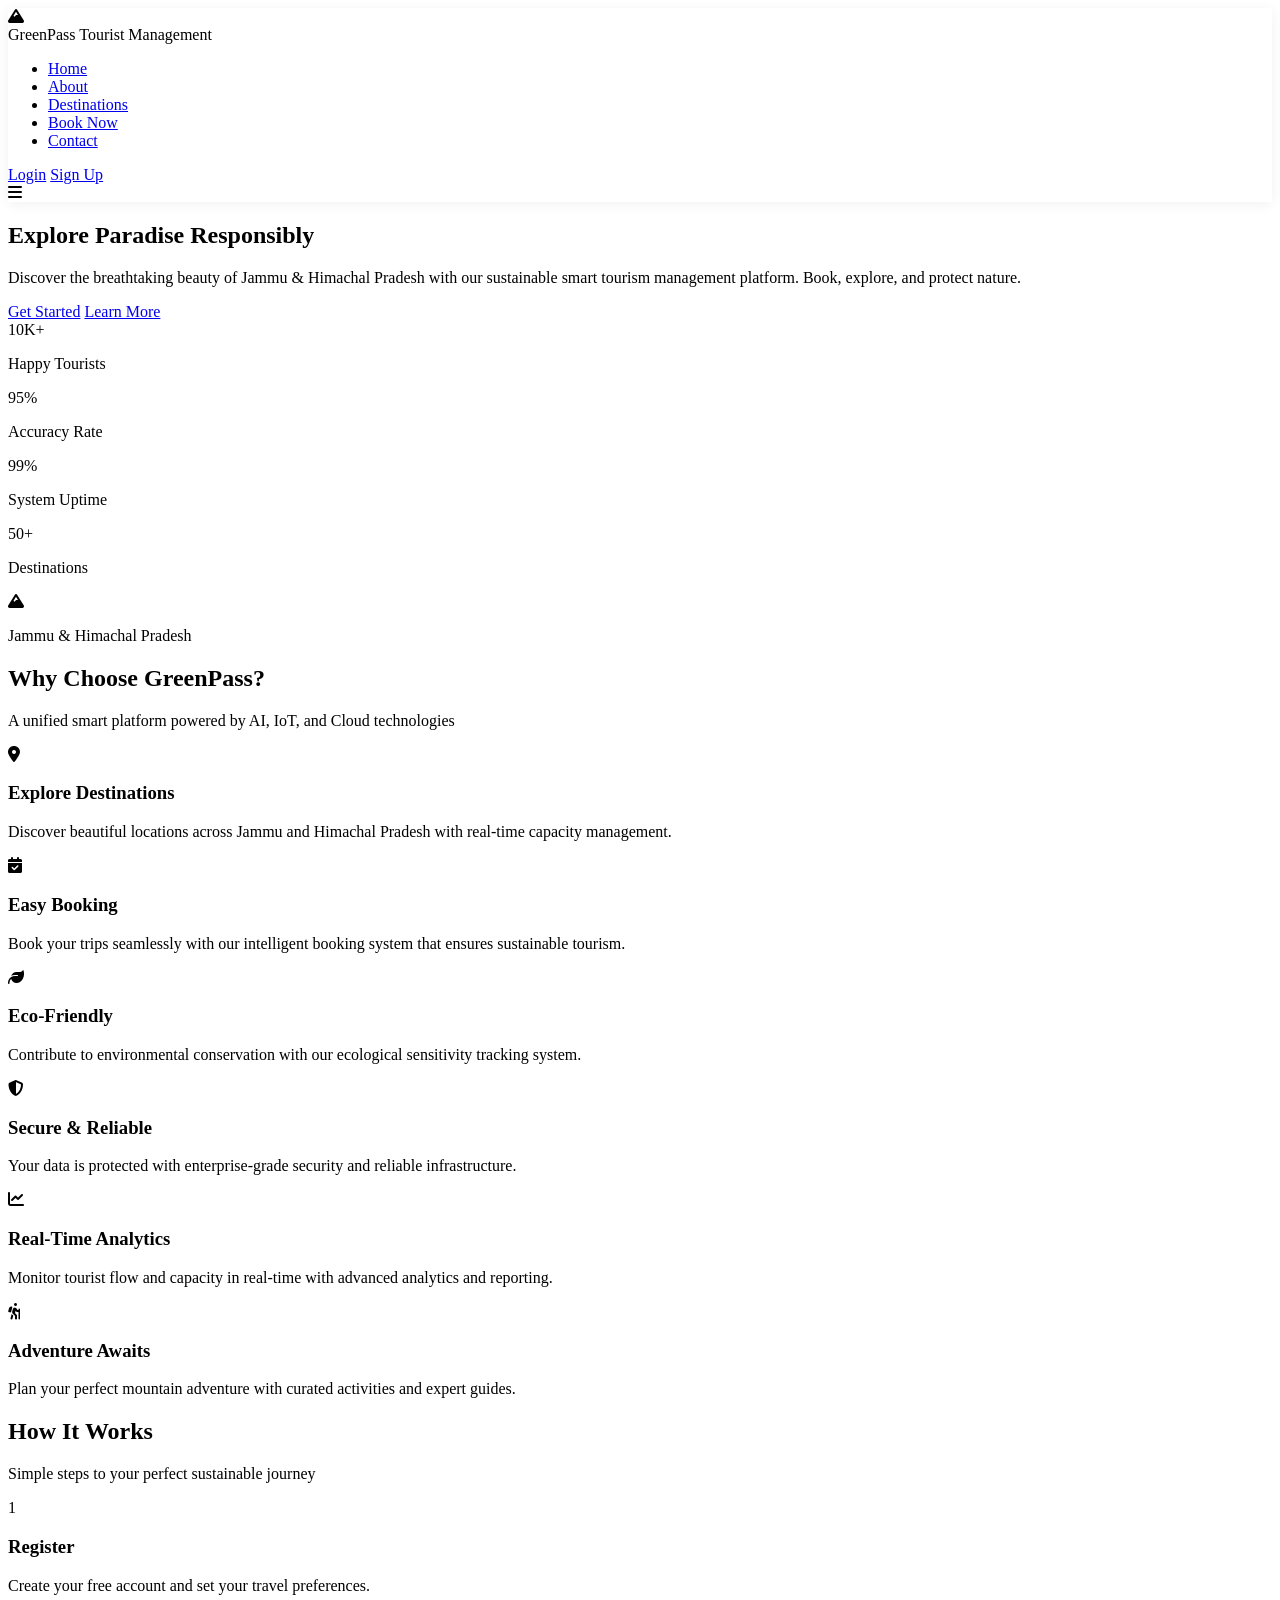
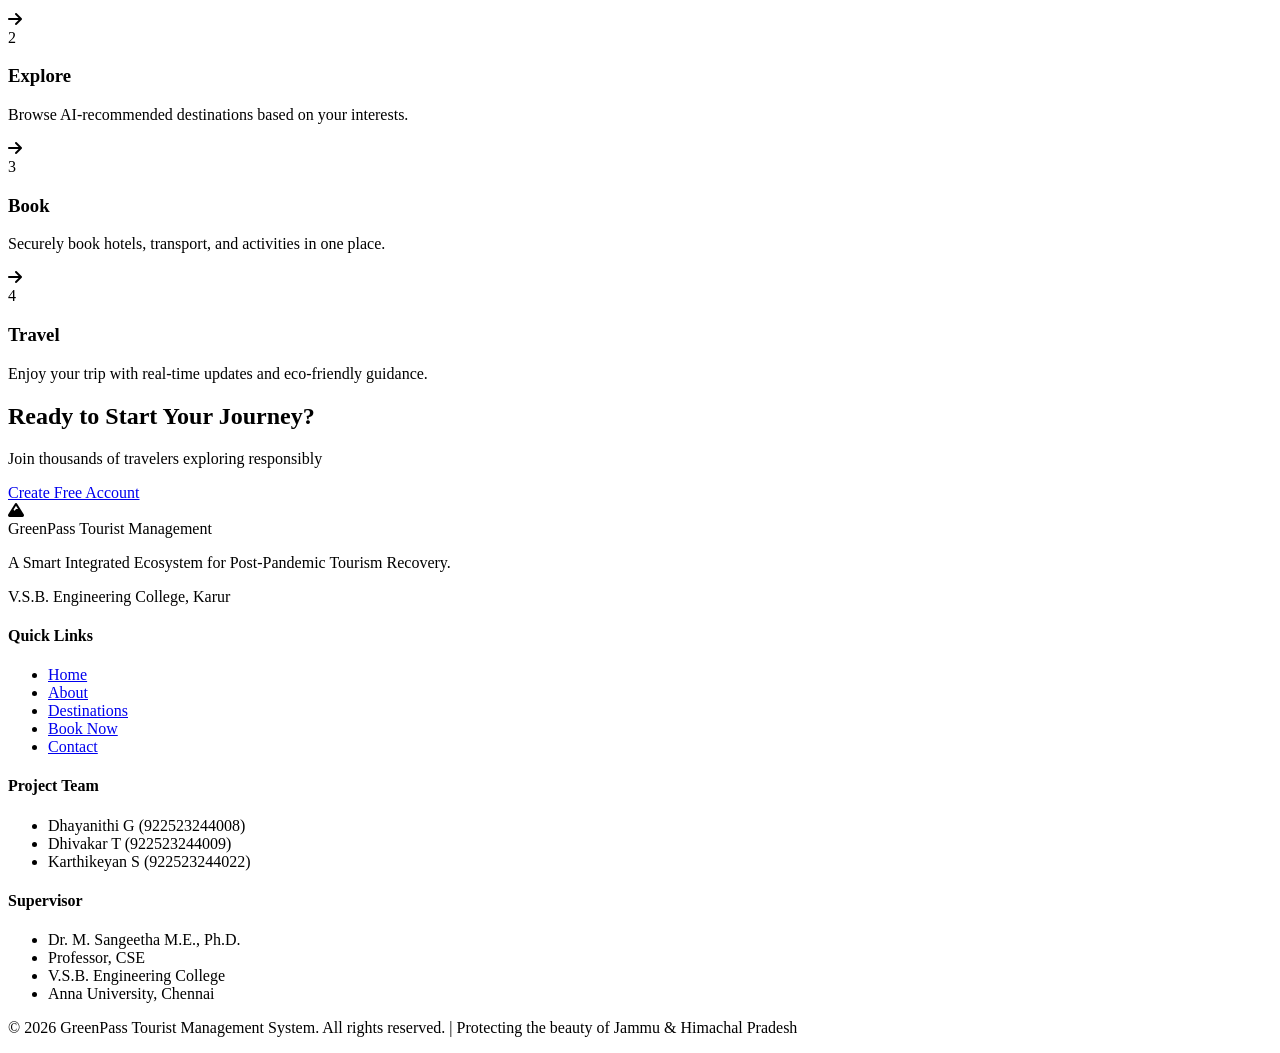
==== index.html @ c578b4f9 "first commit" ====
<!DOCTYPE html>
<html lang="en">
<head>
  <meta charset="UTF-8" />
  <meta name="viewport" content="width=device-width, initial-scale=1.0"/>
  <title>GreenPass - Smart Tourism Ecosystem</title>
  <link rel="stylesheet" href="css/style.css" />
  <link rel="stylesheet" href="https://cdnjs.cloudflare.com/ajax/libs/font-awesome/6.5.0/css/all.min.css"/>
</head>
<body>

  <!-- Navbar -->
  <nav class="navbar">
    <div class="nav-container">
      <div class="logo">
        <i class="fas fa-mountain"></i>
        <div>
          <span class="logo-title">GreenPass</span>
          <span class="logo-sub">Tourist Management</span>
        </div>
      </div>
      <ul class="nav-links">
        <li><a href="index.html" class="active">Home</a></li>
        <li><a href="about.html">About</a></li>
        <li><a href="destinations.html">Destinations</a></li>
        <li><a href="booking.html">Book Now</a></li>
        <li><a href="contact.html">Contact</a></li>
      </ul>
      <div class="nav-buttons">
        <a href="login.html" class="btn-outline">Login</a>
        <a href="signup.html" class="btn-primary">Sign Up</a>
      </div>
      <div class="hamburger" onclick="toggleMenu()">
        <i class="fas fa-bars"></i>
      </div>
    </div>
  </nav>

  <!-- Hero Section -->
  <section class="hero">
    <div class="hero-content">
      <h1>Explore Paradise <span>Responsibly</span></h1>
      <p>Discover the breathtaking beauty of Jammu & Himachal Pradesh with our sustainable smart tourism management platform. Book, explore, and protect nature.</p>
      <div class="hero-buttons">
        <a href="booking.html" class="btn-primary">Get Started</a>
        <a href="about.html" class="btn-outline">Learn More</a>
      </div>
      <div class="hero-stats">
        <div class="stat"><span>10K+</span><p>Happy Tourists</p></div>
        <div class="stat"><span>95%</span><p>Accuracy Rate</p></div>
        <div class="stat"><span>99%</span><p>System Uptime</p></div>
        <div class="stat"><span>50+</span><p>Destinations</p></div>
      </div>
    </div>
    <div class="hero-image">
      <div class="hero-img-placeholder">
        <i class="fas fa-mountain"></i>
        <p>Jammu & Himachal Pradesh</p>
      </div>
    </div>
  </section>

  <!-- Features Section -->
  <section class="features" id="features">
    <div class="section-header">
      <h2>Why Choose GreenPass?</h2>
      <p>A unified smart platform powered by AI, IoT, and Cloud technologies</p>
    </div>
    <div class="features-grid">
      <div class="feature-card">
        <div class="feature-icon green"><i class="fas fa-map-marker-alt"></i></div>
        <h3>Explore Destinations</h3>
        <p>Discover beautiful locations across Jammu and Himachal Pradesh with real-time capacity management.</p>
      </div>
      <div class="feature-card">
        <div class="feature-icon blue"><i class="fas fa-calendar-check"></i></div>
        <h3>Easy Booking</h3>
        <p>Book your trips seamlessly with our intelligent booking system that ensures sustainable tourism.</p>
      </div>
      <div class="feature-card">
        <div class="feature-icon purple"><i class="fas fa-leaf"></i></div>
        <h3>Eco-Friendly</h3>
        <p>Contribute to environmental conservation with our ecological sensitivity tracking system.</p>
      </div>
      <div class="feature-card">
        <div class="feature-icon orange"><i class="fas fa-shield-alt"></i></div>
        <h3>Secure & Reliable</h3>
        <p>Your data is protected with enterprise-grade security and reliable infrastructure.</p>
      </div>
      <div class="feature-card">
        <div class="feature-icon red"><i class="fas fa-chart-line"></i></div>
        <h3>Real-Time Analytics</h3>
        <p>Monitor tourist flow and capacity in real-time with advanced analytics and reporting.</p>
      </div>
      <div class="feature-card">
        <div class="feature-icon teal"><i class="fas fa-hiking"></i></div>
        <h3>Adventure Awaits</h3>
        <p>Plan your perfect mountain adventure with curated activities and expert guides.</p>
      </div>
    </div>
  </section>

  <!-- How It Works -->
  <section class="how-it-works">
    <div class="section-header">
      <h2>How It Works</h2>
      <p>Simple steps to your perfect sustainable journey</p>
    </div>
    <div class="steps">
      <div class="step">
        <div class="step-num">1</div>
        <h3>Register</h3>
        <p>Create your free account and set your travel preferences.</p>
      </div>
      <div class="step-arrow"><i class="fas fa-arrow-right"></i></div>
      <div class="step">
        <div class="step-num">2</div>
        <h3>Explore</h3>
        <p>Browse AI-recommended destinations based on your interests.</p>
      </div>
      <div class="step-arrow"><i class="fas fa-arrow-right"></i></div>
      <div class="step">
        <div class="step-num">3</div>
        <h3>Book</h3>
        <p>Securely book hotels, transport, and activities in one place.</p>
      </div>
      <div class="step-arrow"><i class="fas fa-arrow-right"></i></div>
      <div class="step">
        <div class="step-num">4</div>
        <h3>Travel</h3>
        <p>Enjoy your trip with real-time updates and eco-friendly guidance.</p>
      </div>
    </div>
  </section>

  <!-- CTA Section -->
  <section class="cta">
    <h2>Ready to Start Your Journey?</h2>
    <p>Join thousands of travelers exploring responsibly</p>
    <a href="signup.html" class="btn-white">Create Free Account</a>
  </section>

  <!-- Footer -->
  <footer class="footer">
    <div class="footer-container">
      <div class="footer-brand">
        <div class="logo">
          <i class="fas fa-mountain"></i>
          <div>
            <span class="logo-title">GreenPass</span>
            <span class="logo-sub">Tourist Management</span>
          </div>
        </div>
        <p>A Smart Integrated Ecosystem for Post-Pandemic Tourism Recovery.</p>
        <p>V.S.B. Engineering College, Karur</p>
      </div>
      <div class="footer-links">
        <h4>Quick Links</h4>
        <ul>
          <li><a href="index.html">Home</a></li>
          <li><a href="about.html">About</a></li>
          <li><a href="destinations.html">Destinations</a></li>
          <li><a href="booking.html">Book Now</a></li>
          <li><a href="contact.html">Contact</a></li>
        </ul>
      </div>
      <div class="footer-links">
        <h4>Project Team</h4>
        <ul>
          <li>Dhayanithi G (922523244008)</li>
          <li>Dhivakar T (922523244009)</li>
          <li>Karthikeyan S (922523244022)</li>
        </ul>
      </div>
      <div class="footer-links">
        <h4>Supervisor</h4>
        <ul>
          <li>Dr. M. Sangeetha M.E., Ph.D.</li>
          <li>Professor, CSE</li>
          <li>V.S.B. Engineering College</li>
          <li>Anna University, Chennai</li>
        </ul>
      </div>
    </div>
    <div class="footer-bottom">
      <p>© 2026 GreenPass Tourist Management System. All rights reserved. | Protecting the beauty of Jammu & Himachal Pradesh</p>
    </div>
  </footer>

  <script src="js/main.js"></script>
</body>
</html>
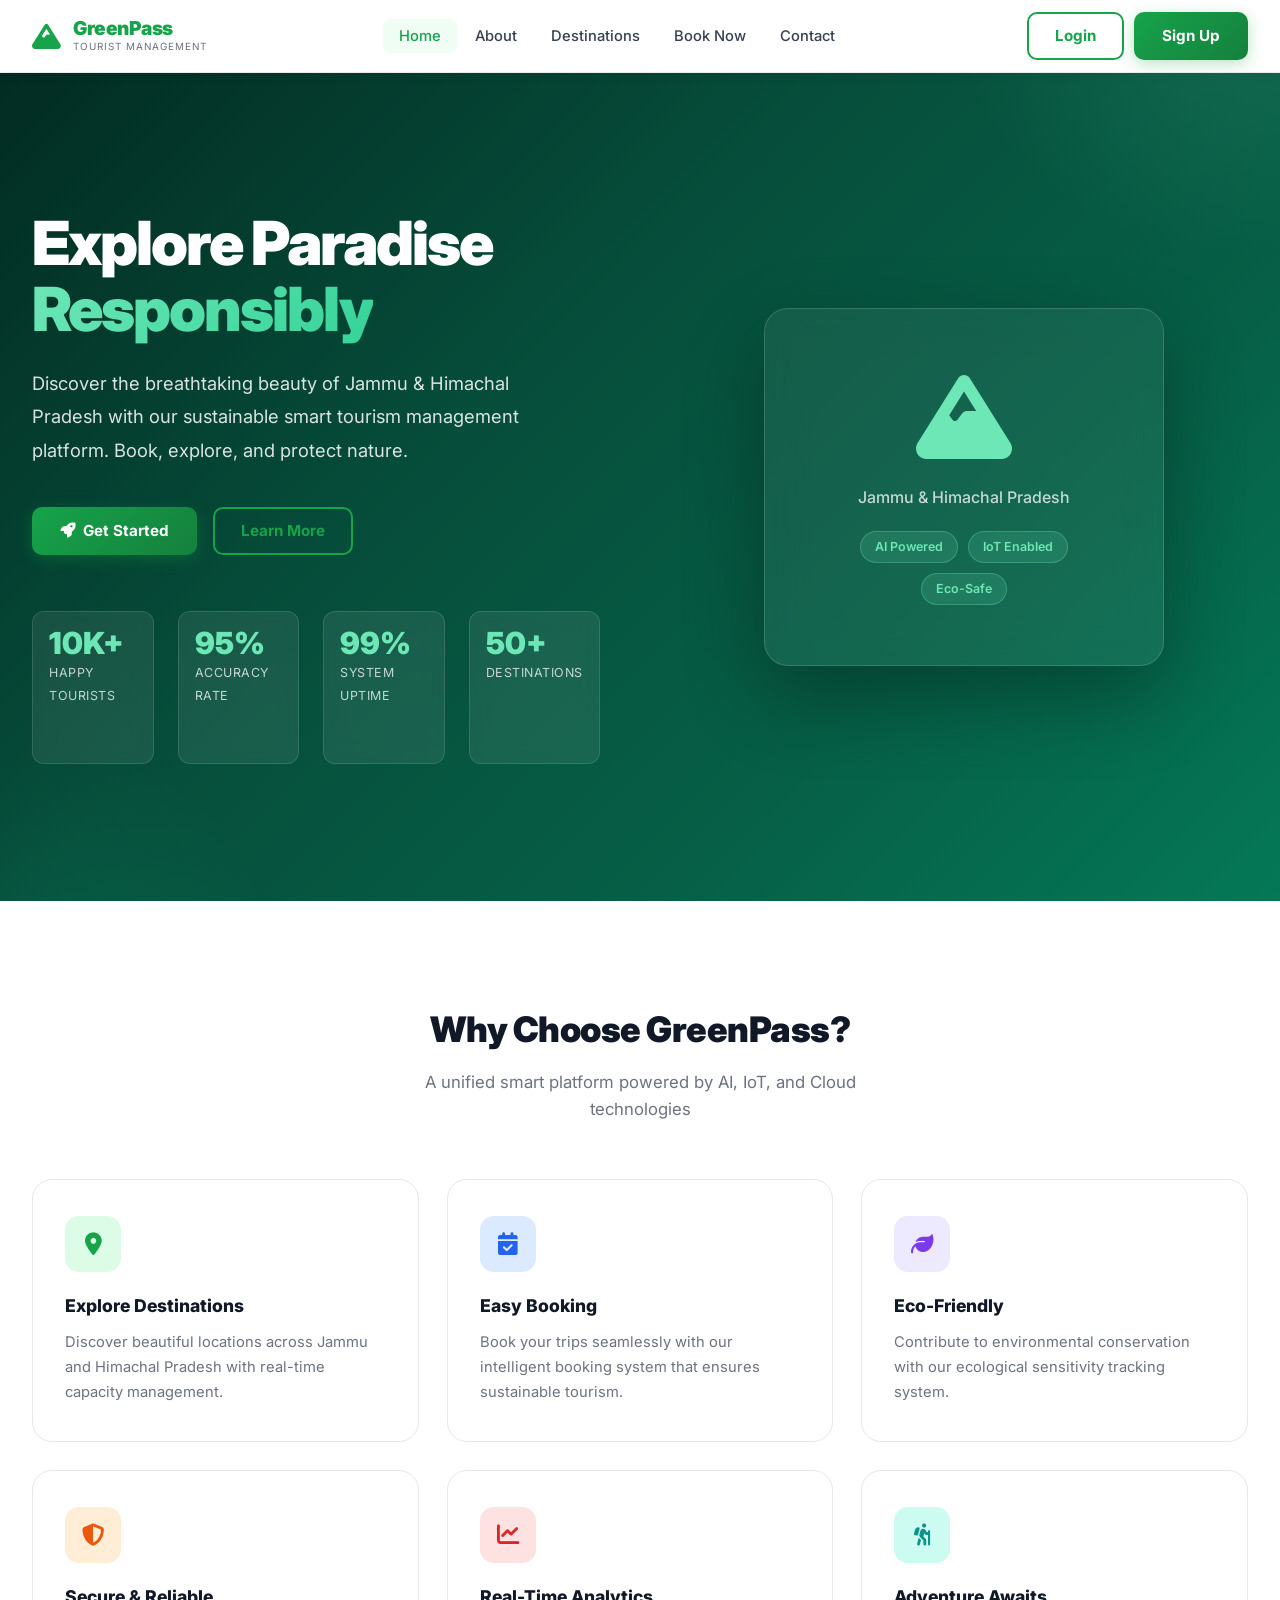
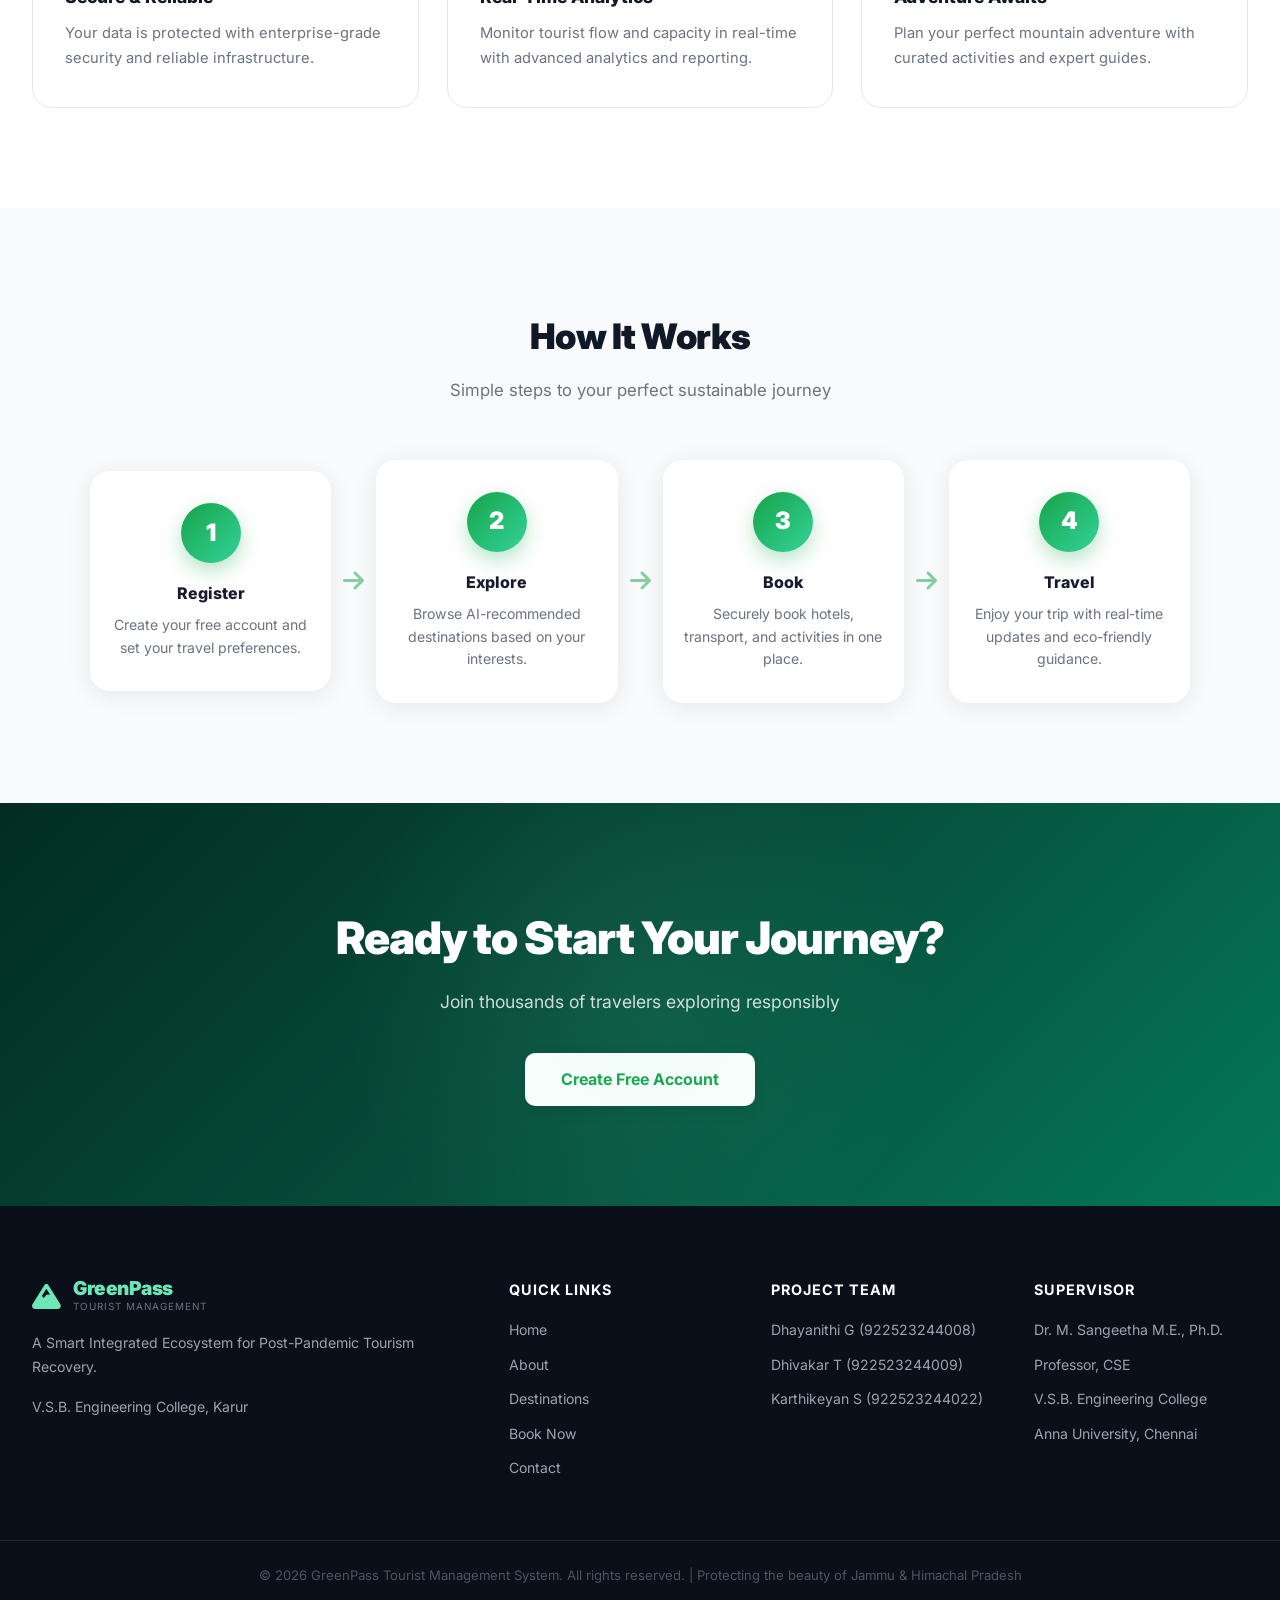
==== commit 3872a56c: "Complete UI overhaul - polished design" ====
--- a/index.html
+++ b/index.html
@@ -38,24 +38,31 @@
 
   <!-- Hero Section -->
   <section class="hero">
-    <div class="hero-content">
-      <h1>Explore Paradise <span>Responsibly</span></h1>
-      <p>Discover the breathtaking beauty of Jammu & Himachal Pradesh with our sustainable smart tourism management platform. Book, explore, and protect nature.</p>
-      <div class="hero-buttons">
-        <a href="booking.html" class="btn-primary">Get Started</a>
-        <a href="about.html" class="btn-outline">Learn More</a>
+    <div class="hero-inner">
+      <div class="hero-content">
+        <h1>Explore Paradise <span>Responsibly</span></h1>
+        <p>Discover the breathtaking beauty of Jammu & Himachal Pradesh with our sustainable smart tourism management platform. Book, explore, and protect nature.</p>
+        <div class="hero-buttons">
+          <a href="booking.html" class="btn-primary"><i class="fas fa-rocket"></i> Get Started</a>
+          <a href="about.html" class="btn-outline">Learn More</a>
+        </div>
+        <div class="hero-stats">
+          <div class="stat"><span>10K+</span><p>Happy Tourists</p></div>
+          <div class="stat"><span>95%</span><p>Accuracy Rate</p></div>
+          <div class="stat"><span>99%</span><p>System Uptime</p></div>
+          <div class="stat"><span>50+</span><p>Destinations</p></div>
+        </div>
       </div>
-      <div class="hero-stats">
-        <div class="stat"><span>10K+</span><p>Happy Tourists</p></div>
-        <div class="stat"><span>95%</span><p>Accuracy Rate</p></div>
-        <div class="stat"><span>99%</span><p>System Uptime</p></div>
-        <div class="stat"><span>50+</span><p>Destinations</p></div>
-      </div>
-    </div>
-    <div class="hero-image">
-      <div class="hero-img-placeholder">
-        <i class="fas fa-mountain"></i>
-        <p>Jammu & Himachal Pradesh</p>
+      <div class="hero-image">
+        <div class="hero-img-placeholder">
+          <i class="fas fa-mountain"></i>
+          <p>Jammu & Himachal Pradesh</p>
+          <div class="badge-row">
+            <span class="badge">AI Powered</span>
+            <span class="badge">IoT Enabled</span>
+            <span class="badge">Eco-Safe</span>
+          </div>
+        </div>
       </div>
     </div>
   </section>
--- a/css/style.css
+++ b/css/style.css
@@ -0,0 +1,300 @@
+@import url('https://fonts.googleapis.com/css2?family=Inter:wght@300;400;500;600;700;800;900&display=swap');
+
+*,*::before,*::after{box-sizing:border-box;margin:0;padding:0}
+html{scroll-behavior:smooth}
+body{font-family:'Inter',sans-serif;color:#1a1a2e;background:#fff;line-height:1.6}
+a{text-decoration:none;color:inherit}
+ul{list-style:none}
+
+:root{
+  --green:#16a34a;--green-dark:#15803d;--green-light:#dcfce7;--green-50:#f0fdf4;
+  --blue:#2563eb;--purple:#7c3aed;--orange:#ea580c;--red:#dc2626;--teal:#0d9488;
+  --gray:#6b7280;--dark:#111827;--light:#f9fafb;--border:#e5e7eb;
+  --shadow:0 4px 24px rgba(0,0,0,0.08);--shadow-lg:0 20px 60px rgba(0,0,0,0.15);
+  --radius:14px;--radius-lg:20px;
+}
+
+/* BUTTONS */
+.btn-primary{background:linear-gradient(135deg,#16a34a,#15803d);color:#fff;padding:12px 28px;border-radius:10px;font-weight:700;border:none;cursor:pointer;transition:all 0.3s;display:inline-flex;align-items:center;gap:8px;font-size:0.95rem;box-shadow:0 4px 15px rgba(22,163,74,0.3)}
+.btn-primary:hover{transform:translateY(-2px);box-shadow:0 8px 25px rgba(22,163,74,0.4)}
+.btn-outline{border:2px solid var(--green);color:var(--green);padding:10px 26px;border-radius:10px;font-weight:700;background:transparent;cursor:pointer;transition:all 0.3s;display:inline-flex;align-items:center;gap:8px;font-size:0.95rem}
+.btn-outline:hover{background:var(--green);color:#fff;transform:translateY(-2px)}
+.btn-white{background:#fff;color:var(--green);padding:14px 36px;border-radius:10px;font-weight:700;border:none;cursor:pointer;transition:all 0.3s;display:inline-block;box-shadow:0 4px 15px rgba(0,0,0,0.1)}
+.btn-white:hover{transform:translateY(-2px);box-shadow:0 8px 25px rgba(0,0,0,0.15)}
+.btn-full{width:100%;justify-content:center;padding:14px;font-size:1rem}
+.btn-sm{padding:8px 18px;font-size:0.85rem}
+.btn-social{width:100%;padding:13px;border:2px solid var(--border);border-radius:10px;background:#fff;font-weight:600;cursor:pointer;display:flex;align-items:center;justify-content:center;gap:10px;transition:all 0.2s;font-size:0.95rem;font-family:inherit}
+.btn-social:hover{border-color:var(--green);background:var(--green-50)}
+.btn-social .fab{color:#ea4335;font-size:1.1rem}
+
+/* NAVBAR */
+.navbar{position:sticky;top:0;z-index:1000;background:rgba(255,255,255,0.95);backdrop-filter:blur(20px);border-bottom:1px solid rgba(229,231,235,0.8);box-shadow:0 2px 20px rgba(0,0,0,0.06)}
+.nav-container{max-width:1280px;margin:0 auto;padding:0 32px;height:72px;display:flex;align-items:center;gap:40px}
+.logo{display:flex;align-items:center;gap:12px;flex-shrink:0}
+.logo .fas{font-size:1.8rem;color:var(--green)}
+.logo-title{display:block;font-size:1.2rem;font-weight:900;color:var(--green);line-height:1.1;letter-spacing:-0.5px}
+.logo-sub{display:block;font-size:0.62rem;color:var(--gray);letter-spacing:1px;text-transform:uppercase}
+.nav-links{display:flex;gap:2px;flex:1;justify-content:center}
+.nav-links a{padding:8px 16px;border-radius:8px;font-weight:500;color:#374151;transition:all 0.2s;font-size:0.92rem}
+.nav-links a:hover,.nav-links a.active{color:var(--green);background:var(--green-50)}
+.nav-buttons{display:flex;gap:10px;align-items:center;flex-shrink:0}
+.hamburger{display:none;font-size:1.4rem;cursor:pointer;color:var(--gray);padding:8px}
+
+/* SECTION HEADER */
+.section-header{text-align:center;margin-bottom:56px}
+.section-header h2{font-size:2.2rem;font-weight:900;color:var(--dark);margin-bottom:12px;letter-spacing:-0.5px}
+.section-header p{color:var(--gray);font-size:1.05rem;max-width:500px;margin:0 auto}
+
+/* PAGE HEADER */
+.page-header{background:linear-gradient(135deg,#064e3b 0%,#065f46 40%,#047857 70%,#059669 100%);color:#fff;text-align:center;padding:90px 24px;position:relative;overflow:hidden}
+.page-header::before{content:'';position:absolute;inset:0;background:url("data:image/svg+xml,%3Csvg width='60' height='60' viewBox='0 0 60 60' xmlns='http://www.w3.org/2000/svg'%3E%3Cg fill='none' fill-rule='evenodd'%3E%3Cg fill='%23ffffff' fill-opacity='0.03'%3E%3Cpath d='M36 34v-4h-2v4h-4v2h4v4h2v-4h4v-2h-4zm0-30V0h-2v4h-4v2h4v4h2V6h4V4h-4zM6 34v-4H4v4H0v2h4v4h2v-4h4v-2H6zM6 4V0H4v4H0v2h4v4h2V6h4V4H6z'/%3E%3C/g%3E%3C/g%3E%3C/svg%3E")}
+.page-header h1{font-size:3rem;font-weight:900;margin-bottom:14px;letter-spacing:-1px;position:relative}
+.page-header p{font-size:1.15rem;opacity:0.85;position:relative}
+
+/* HERO */
+.hero{background:linear-gradient(135deg,#022c22 0%,#064e3b 40%,#065f46 70%,#047857 100%);color:#fff;min-height:92vh;display:flex;align-items:center;padding:80px 32px;position:relative;overflow:hidden}
+.hero::before{content:'';position:absolute;top:-50%;right:-20%;width:600px;height:600px;background:radial-gradient(circle,rgba(110,231,183,0.15) 0%,transparent 70%);pointer-events:none}
+.hero::after{content:'';position:absolute;bottom:-30%;left:-10%;width:400px;height:400px;background:radial-gradient(circle,rgba(16,185,129,0.1) 0%,transparent 70%);pointer-events:none}
+.hero-inner{max-width:1280px;margin:0 auto;width:100%;display:flex;align-items:center;gap:80px;position:relative;z-index:1}
+.hero-content{flex:1}
+.hero-content h1{font-size:3.8rem;font-weight:900;line-height:1.1;margin-bottom:24px;letter-spacing:-2px}
+.hero-content h1 span{background:linear-gradient(135deg,#6ee7b7,#34d399);-webkit-background-clip:text;-webkit-text-fill-color:transparent;background-clip:text}
+.hero-content p{font-size:1.15rem;opacity:0.85;margin-bottom:40px;line-height:1.8;max-width:520px}
+.hero-buttons{display:flex;gap:16px;margin-bottom:56px;flex-wrap:wrap}
+.hero-stats{display:grid;grid-template-columns:repeat(4,1fr);gap:24px}
+.stat{background:rgba(255,255,255,0.08);border:1px solid rgba(255,255,255,0.12);border-radius:12px;padding:16px;backdrop-filter:blur(10px)}
+.stat span{display:block;font-size:1.9rem;font-weight:900;color:#6ee7b7;line-height:1}
+.stat p{font-size:0.78rem;opacity:0.75;margin-top:4px;text-transform:uppercase;letter-spacing:0.5px}
+.hero-image{flex:1;display:flex;justify-content:center;align-items:center}
+.hero-img-placeholder{background:rgba(255,255,255,0.06);border:1px solid rgba(255,255,255,0.15);border-radius:24px;padding:60px 48px;text-align:center;backdrop-filter:blur(20px);width:100%;max-width:400px;box-shadow:0 32px 80px rgba(0,0,0,0.3)}
+.hero-img-placeholder .fas{font-size:6rem;color:#6ee7b7;margin-bottom:20px;display:block}
+.hero-img-placeholder p{font-size:1rem;opacity:0.75;font-weight:500}
+.hero-img-placeholder .badge-row{display:flex;gap:10px;justify-content:center;margin-top:20px;flex-wrap:wrap}
+.hero-img-placeholder .badge{background:rgba(110,231,183,0.15);border:1px solid rgba(110,231,183,0.3);color:#6ee7b7;padding:5px 14px;border-radius:20px;font-size:0.78rem;font-weight:600}
+
+/* FEATURES */
+.features{padding:100px 32px;background:#fff}
+.features-grid{max-width:1280px;margin:0 auto;display:grid;grid-template-columns:repeat(3,1fr);gap:28px}
+.feature-card{background:#fff;border:1px solid var(--border);border-radius:var(--radius-lg);padding:36px 32px;transition:all 0.3s;position:relative;overflow:hidden}
+.feature-card::before{content:'';position:absolute;top:0;left:0;right:0;height:3px;background:linear-gradient(90deg,var(--green),#34d399);transform:scaleX(0);transition:transform 0.3s;transform-origin:left}
+.feature-card:hover{transform:translateY(-6px);box-shadow:var(--shadow-lg);border-color:transparent}
+.feature-card:hover::before{transform:scaleX(1)}
+.feature-icon{width:56px;height:56px;border-radius:14px;display:flex;align-items:center;justify-content:center;font-size:1.4rem;margin-bottom:20px}
+.feature-icon.green{background:#dcfce7;color:var(--green)}
+.feature-icon.blue{background:#dbeafe;color:var(--blue)}
+.feature-icon.purple{background:#ede9fe;color:var(--purple)}
+.feature-icon.orange{background:#ffedd5;color:var(--orange)}
+.feature-icon.red{background:#fee2e2;color:var(--red)}
+.feature-icon.teal{background:#ccfbf1;color:var(--teal)}
+.feature-card h3{font-size:1.1rem;font-weight:800;margin-bottom:10px;color:var(--dark)}
+.feature-card p{color:var(--gray);font-size:0.92rem;line-height:1.7}
+
+/* HOW IT WORKS */
+.how-it-works{padding:100px 32px;background:var(--light)}
+.steps{max-width:1100px;margin:0 auto;display:flex;align-items:center;gap:12px;flex-wrap:wrap;justify-content:center}
+.step{text-align:center;flex:1;min-width:160px;padding:32px 20px;background:#fff;border-radius:var(--radius-lg);box-shadow:var(--shadow)}
+.step-num{width:60px;height:60px;background:linear-gradient(135deg,var(--green),#34d399);color:#fff;border-radius:50%;display:flex;align-items:center;justify-content:center;font-size:1.5rem;font-weight:900;margin:0 auto 18px;box-shadow:0 8px 20px rgba(22,163,74,0.3)}
+.step h3{font-weight:800;margin-bottom:8px;font-size:1rem}
+.step p{color:var(--gray);font-size:0.88rem;line-height:1.6}
+.step-arrow{color:var(--green);font-size:1.5rem;opacity:0.5}
+
+/* CTA */
+.cta{background:linear-gradient(135deg,#022c22,#064e3b,#047857);color:#fff;text-align:center;padding:100px 32px;position:relative;overflow:hidden}
+.cta::before{content:'';position:absolute;top:50%;left:50%;transform:translate(-50%,-50%);width:600px;height:600px;background:radial-gradient(circle,rgba(110,231,183,0.1) 0%,transparent 70%);pointer-events:none}
+.cta h2{font-size:2.8rem;font-weight:900;margin-bottom:14px;letter-spacing:-1px;position:relative}
+.cta p{font-size:1.1rem;opacity:0.8;margin-bottom:36px;position:relative}
+
+/* FOOTER */
+.footer{background:#0a0f1a;color:#d1d5db}
+.footer-container{max-width:1280px;margin:0 auto;padding:72px 32px 48px;display:grid;grid-template-columns:2fr 1fr 1fr 1fr;gap:48px}
+.footer-brand .logo .fas{color:#6ee7b7}
+.footer-brand .logo-title{color:#6ee7b7}
+.footer-brand .logo-sub{color:#6b7280}
+.footer-brand p{margin-top:16px;font-size:0.88rem;line-height:1.7;color:#9ca3af}
+.footer-links h4{color:#fff;font-weight:700;margin-bottom:18px;font-size:0.9rem;text-transform:uppercase;letter-spacing:1px}
+.footer-links ul li{margin-bottom:12px;font-size:0.88rem;color:#9ca3af}
+.footer-links ul li a{color:#9ca3af;transition:color 0.2s}
+.footer-links ul li a:hover{color:#6ee7b7}
+.footer-bottom{border-top:1px solid #1f2937;padding:24px 32px;text-align:center;font-size:0.82rem;color:#4b5563}
+
+/* ABOUT */
+.about-section{padding:100px 32px}
+.about-grid{max-width:1200px;margin:0 auto;display:grid;grid-template-columns:1fr 1fr;gap:80px;align-items:center}
+.about-text h2{font-size:2rem;font-weight:900;margin-bottom:20px;color:var(--dark);letter-spacing:-0.5px}
+.about-text p{color:var(--gray);line-height:1.9;margin-bottom:16px;font-size:0.95rem}
+.about-text strong{color:var(--green)}
+.about-image-box{background:linear-gradient(135deg,#022c22,#064e3b,#047857);color:#fff;border-radius:24px;padding:64px 48px;text-align:center;box-shadow:0 32px 80px rgba(6,78,59,0.4)}
+.about-image-box .fas{font-size:5rem;color:#6ee7b7;margin-bottom:20px;display:block}
+.about-image-box h3{font-size:1.4rem;font-weight:800;margin-bottom:10px}
+.about-image-box p{opacity:0.75;font-size:1rem}
+
+/* TECH */
+.tech-section{padding:100px 32px;background:var(--light)}
+.tech-grid{max-width:1200px;margin:0 auto;display:grid;grid-template-columns:repeat(3,1fr);gap:24px}
+.tech-card{background:#fff;border-radius:var(--radius-lg);padding:32px 28px;box-shadow:var(--shadow);text-align:center;transition:all 0.3s;border:1px solid var(--border)}
+.tech-card:hover{transform:translateY(-5px);box-shadow:var(--shadow-lg);border-color:var(--green-light)}
+.tech-card .fas{font-size:2.2rem;color:var(--green);margin-bottom:16px;display:block}
+.tech-card h4{font-weight:800;margin-bottom:8px;font-size:1rem}
+.tech-card p{color:var(--gray);font-size:0.88rem;line-height:1.6}
+
+/* COMPARISON */
+.comparison-section{padding:100px 32px}
+.table-wrapper{max-width:860px;margin:0 auto;overflow-x:auto;border-radius:var(--radius-lg);box-shadow:var(--shadow-lg)}
+.comparison-table{width:100%;border-collapse:collapse;overflow:hidden}
+.comparison-table th{background:linear-gradient(135deg,var(--green),#34d399);color:#fff;padding:18px 24px;text-align:left;font-weight:700;font-size:0.95rem}
+.comparison-table td{padding:15px 24px;border-bottom:1px solid var(--border);font-size:0.92rem}
+.comparison-table tr:last-child td{border-bottom:none}
+.comparison-table tr:nth-child(even) td{background:var(--green-50)}
+.comparison-table tr:hover td{background:#f0fdf4}
+.bad{color:#dc2626;font-weight:700}
+.good{color:var(--green);font-weight:700}
+
+/* TEAM */
+.team-section{padding:100px 32px;background:var(--light)}
+.team-grid{max-width:900px;margin:0 auto 40px;display:grid;grid-template-columns:repeat(3,1fr);gap:28px}
+.team-card{background:#fff;border-radius:var(--radius-lg);padding:40px 24px;text-align:center;box-shadow:var(--shadow);transition:all 0.3s;border:1px solid var(--border)}
+.team-card:hover{transform:translateY(-5px);box-shadow:var(--shadow-lg)}
+.team-avatar{width:80px;height:80px;background:linear-gradient(135deg,var(--green),#34d399);border-radius:50%;display:flex;align-items:center;justify-content:center;margin:0 auto 18px;font-size:2rem;color:#fff;box-shadow:0 8px 20px rgba(22,163,74,0.3)}
+.team-card h3{font-weight:800;margin-bottom:6px;font-size:1.05rem}
+.team-card p{color:var(--gray);font-size:0.85rem}
+.supervisor-box{max-width:700px;margin:0 auto;background:#fff;border-radius:var(--radius-lg);padding:36px 40px;box-shadow:var(--shadow);text-align:center;border:2px solid var(--green-light)}
+.supervisor-box h4{font-weight:800;color:var(--green);margin-bottom:14px;font-size:1rem;text-transform:uppercase;letter-spacing:1px}
+.supervisor-box p{color:var(--gray);font-size:0.92rem;line-height:1.8}
+
+/* BOOKING */
+.booking-section{padding:60px 32px;background:var(--light)}
+.booking-container{max-width:1200px;margin:0 auto;display:grid;grid-template-columns:1fr 360px;gap:32px;align-items:start}
+.booking-form-box{background:#fff;border-radius:var(--radius-lg);padding:48px;box-shadow:var(--shadow)}
+.booking-form-box h2{font-size:1.6rem;font-weight:900;margin-bottom:32px;display:flex;align-items:center;gap:12px;color:var(--dark)}
+.booking-form-box h2 .fas{color:var(--green)}
+.form-group{margin-bottom:22px}
+.form-group label{display:block;font-weight:600;margin-bottom:8px;font-size:0.88rem;color:#374151;text-transform:uppercase;letter-spacing:0.5px}
+.form-group input,.form-group select,.form-group textarea{width:100%;padding:12px 16px;border:2px solid var(--border);border-radius:10px;font-size:0.95rem;transition:all 0.2s;font-family:inherit;background:#fff;color:var(--dark)}
+.form-group input:focus,.form-group select:focus,.form-group textarea:focus{outline:none;border-color:var(--green);box-shadow:0 0 0 3px rgba(22,163,74,0.1)}
+.form-row{display:grid;grid-template-columns:1fr 1fr;gap:18px}
+.checkbox-group{display:flex;flex-wrap:wrap;gap:12px}
+.checkbox-group label{display:flex;align-items:center;gap:7px;font-weight:500;font-size:0.9rem;cursor:pointer;text-transform:none;letter-spacing:0}
+.form-check{display:flex;justify-content:space-between;align-items:center;margin-bottom:22px;font-size:0.9rem}
+.form-check a{color:var(--green);font-weight:600}
+.input-icon{position:relative}
+.input-icon .fas:first-child{position:absolute;left:14px;top:50%;transform:translateY(-50%);color:var(--gray);font-size:0.9rem;z-index:1}
+.input-icon input{padding-left:42px}
+.toggle-pass{position:absolute;right:14px;top:50%;transform:translateY(-50%);cursor:pointer;color:var(--gray);font-size:0.9rem}
+.booking-sidebar{display:flex;flex-direction:column;gap:18px}
+.sidebar-card{background:#fff;border-radius:var(--radius-lg);padding:28px;box-shadow:var(--shadow);border:1px solid var(--border)}
+.sidebar-card h3{font-size:1rem;font-weight:800;margin-bottom:10px;display:flex;align-items:center;gap:8px;color:var(--dark)}
+.sidebar-card h3 .fas{color:var(--green)}
+.sidebar-card p{color:var(--gray);font-size:0.88rem;line-height:1.6}
+.sidebar-card.performance h3{color:var(--dark)}
+.perf-item{display:flex;justify-content:space-between;padding:10px 0;border-bottom:1px solid var(--border);font-size:0.88rem}
+.perf-item:last-child{border-bottom:none}
+.perf-val{font-weight:800;color:var(--green)}
+.success-msg{text-align:center;padding:48px 24px}
+.success-msg .fas{font-size:3.5rem;color:var(--green);margin-bottom:18px;display:block}
+.success-msg h3{font-size:1.5rem;font-weight:900;margin-bottom:12px}
+.success-msg p{color:var(--gray);margin-bottom:28px}
+
+/* CONTACT */
+.contact-section{padding:80px 32px}
+.contact-container{max-width:1200px;margin:0 auto;display:grid;grid-template-columns:1fr 1fr;gap:60px;align-items:start}
+.contact-info h2{font-size:1.8rem;font-weight:900;margin-bottom:14px;letter-spacing:-0.5px}
+.contact-info>p{color:var(--gray);margin-bottom:36px;font-size:0.95rem}
+.contact-item{display:flex;gap:18px;margin-bottom:28px}
+.contact-icon{width:48px;height:48px;background:linear-gradient(135deg,var(--green),#34d399);border-radius:12px;display:flex;align-items:center;justify-content:center;color:#fff;flex-shrink:0;box-shadow:0 4px 12px rgba(22,163,74,0.3)}
+.contact-item h4{font-weight:700;margin-bottom:4px;font-size:0.95rem}
+.contact-item p{color:var(--gray);font-size:0.88rem;line-height:1.6}
+.social-links{display:flex;gap:12px;margin-top:28px}
+.social-links a{width:44px;height:44px;background:var(--green-50);border-radius:10px;display:flex;align-items:center;justify-content:center;color:var(--green);transition:all 0.2s;border:1px solid var(--green-light)}
+.social-links a:hover{background:var(--green);color:#fff;transform:translateY(-2px)}
+.contact-form-box{background:#fff;border-radius:var(--radius-lg);padding:40px;box-shadow:var(--shadow-lg);border:1px solid var(--border)}
+.contact-form-box h2{font-size:1.5rem;font-weight:900;margin-bottom:28px}
+
+/* FAQ */
+.faq-section{padding:80px 32px;background:var(--light)}
+.faq-list{max-width:820px;margin:0 auto;display:flex;flex-direction:column;gap:14px}
+.faq-item{background:#fff;border-radius:var(--radius);box-shadow:var(--shadow);overflow:hidden;border:1px solid var(--border)}
+.faq-q{padding:20px 28px;display:flex;justify-content:space-between;align-items:center;cursor:pointer;font-weight:600;font-size:0.95rem;transition:background 0.2s}
+.faq-q:hover{background:var(--green-50)}
+.faq-q .fas{color:var(--green);transition:transform 0.3s;flex-shrink:0}
+.faq-q.open .fas{transform:rotate(180deg)}
+.faq-a{padding:0 28px;max-height:0;overflow:hidden;transition:max-height 0.3s ease,padding 0.3s;color:var(--gray);font-size:0.92rem;line-height:1.8}
+.faq-a.open{max-height:200px;padding:0 28px 20px}
+
+/* DESTINATIONS */
+.filter-section{padding:28px 32px;background:#fff;border-bottom:1px solid var(--border);position:sticky;top:72px;z-index:50}
+.filter-bar{max-width:1200px;margin:0 auto;display:flex;gap:10px;flex-wrap:wrap}
+.filter-btn{padding:9px 22px;border-radius:24px;border:2px solid var(--border);background:#fff;font-weight:600;font-size:0.88rem;cursor:pointer;transition:all 0.2s;font-family:inherit}
+.filter-btn:hover,.filter-btn.active{background:var(--green);color:#fff;border-color:var(--green);box-shadow:0 4px 12px rgba(22,163,74,0.3)}
+.destinations-section{padding:60px 32px;background:var(--light)}
+.destinations-grid{max-width:1200px;margin:0 auto;display:grid;grid-template-columns:repeat(3,1fr);gap:28px}
+.dest-card{background:#fff;border-radius:var(--radius-lg);overflow:hidden;box-shadow:var(--shadow);transition:all 0.3s;border:1px solid var(--border)}
+.dest-card:hover{transform:translateY(-6px);box-shadow:var(--shadow-lg);border-color:transparent}
+.dest-img{height:200px;position:relative;display:flex;align-items:flex-end;padding:16px}
+.jammu1{background:linear-gradient(160deg,#1e3a5f 0%,#1d4ed8 100%)}
+.jammu2{background:linear-gradient(160deg,#3b1f5e 0%,#7c3aed 100%)}
+.jammu3{background:linear-gradient(160deg,#134e4a 0%,#0d9488 100%)}
+.himachal1{background:linear-gradient(160deg,#7f1d1d 0%,#ef4444 100%)}
+.himachal2{background:linear-gradient(160deg,#78350f 0%,#f59e0b 100%)}
+.himachal3{background:linear-gradient(160deg,#0c4a6e 0%,#0ea5e9 100%)}
+.dest-badge{background:rgba(255,255,255,0.2);color:#fff;padding:5px 14px;border-radius:20px;font-size:0.78rem;font-weight:700;backdrop-filter:blur(8px);border:1px solid rgba(255,255,255,0.3)}
+.eco-badge{position:absolute;top:14px;right:14px;background:rgba(22,163,74,0.9);color:#fff;padding:5px 12px;border-radius:20px;font-size:0.75rem;font-weight:700;backdrop-filter:blur(4px)}
+.eco-badge.eco-warn{background:rgba(217,119,6,0.9)}
+.dest-info{padding:24px}
+.dest-info h3{font-size:1.15rem;font-weight:800;margin-bottom:6px;color:var(--dark)}
+.dest-info>p{color:var(--gray);font-size:0.85rem;margin-bottom:12px;display:flex;align-items:center;gap:5px}
+.dest-meta{display:flex;gap:16px;font-size:0.82rem;color:var(--gray);margin-bottom:12px}
+.dest-meta .fas{color:var(--green)}
+.dest-desc{color:var(--gray);font-size:0.88rem;line-height:1.7;margin-bottom:18px}
+.iot-banner{background:linear-gradient(135deg,#022c22,#064e3b,#047857);color:#fff;padding:48px 32px}
+.iot-content{max-width:1200px;margin:0 auto;display:flex;align-items:center;gap:28px;flex-wrap:wrap}
+.iot-content .fas{font-size:2.8rem;color:#6ee7b7;flex-shrink:0}
+.iot-content div{flex:1}
+.iot-content h3{font-size:1.3rem;font-weight:800;margin-bottom:6px}
+.iot-content p{opacity:0.8;font-size:0.92rem}
+.iot-stats{display:flex;gap:14px;flex-wrap:wrap}
+.iot-stats span{background:rgba(255,255,255,0.12);border:1px solid rgba(255,255,255,0.2);padding:10px 18px;border-radius:24px;font-size:0.88rem;font-weight:600;display:flex;align-items:center;gap:7px;backdrop-filter:blur(8px)}
+
+/* AUTH */
+.auth-section{min-height:calc(100vh - 72px);background:linear-gradient(135deg,#f0fdf4,#dcfce7,#f0fdf4);display:flex;align-items:center;justify-content:center;padding:48px 24px}
+.auth-box{background:#fff;border-radius:20px;padding:48px;box-shadow:var(--shadow-lg);width:100%;max-width:460px;border:1px solid var(--border)}
+.auth-box-wide{max-width:580px}
+.auth-header{text-align:center;margin-bottom:36px}
+.auth-logo{width:72px;height:72px;background:linear-gradient(135deg,var(--green),#34d399);border-radius:18px;display:flex;align-items:center;justify-content:center;margin:0 auto 18px;font-size:2rem;color:#fff;box-shadow:0 8px 24px rgba(22,163,74,0.3)}
+.auth-header h2{font-size:1.8rem;font-weight:900;margin-bottom:6px;letter-spacing:-0.5px}
+.auth-header p{color:var(--gray);font-size:0.92rem}
+.auth-divider{text-align:center;margin:22px 0;position:relative}
+.auth-divider::before{content:'';position:absolute;top:50%;left:0;right:0;height:1px;background:var(--border)}
+.auth-divider span{background:#fff;padding:0 14px;position:relative;color:var(--gray);font-size:0.85rem}
+.auth-switch{text-align:center;margin-top:22px;font-size:0.9rem;color:var(--gray)}
+.auth-switch a{color:var(--green);font-weight:700}
+
+/* RESPONSIVE */
+@media(max-width:1024px){
+  .features-grid,.tech-grid{grid-template-columns:repeat(2,1fr)}
+  .destinations-grid{grid-template-columns:repeat(2,1fr)}
+  .footer-container{grid-template-columns:1fr 1fr}
+}
+@media(max-width:900px){
+  .nav-links,.nav-buttons{display:none}
+  .hamburger{display:block}
+  .nav-links.open{display:flex;flex-direction:column;position:absolute;top:72px;left:0;right:0;background:#fff;padding:16px 24px;border-bottom:1px solid var(--border);box-shadow:0 8px 32px rgba(0,0,0,0.1);gap:4px;z-index:999}
+  .hero-inner{flex-direction:column;gap:40px}
+  .hero-content h1{font-size:2.6rem}
+  .hero-image{display:none}
+  .hero-stats{grid-template-columns:repeat(2,1fr)}
+  .about-grid,.contact-container,.booking-container{grid-template-columns:1fr}
+  .team-grid{grid-template-columns:repeat(2,1fr)}
+}
+@media(max-width:640px){
+  .page-header h1{font-size:2rem}
+  .section-header h2{font-size:1.6rem}
+  .hero-content h1{font-size:2rem}
+  .cta h2{font-size:1.8rem}
+  .features-grid,.tech-grid,.destinations-grid{grid-template-columns:1fr}
+  .footer-container{grid-template-columns:1fr}
+  .steps{flex-direction:column}
+  .step-arrow{transform:rotate(90deg)}
+  .form-row{grid-template-columns:1fr}
+  .team-grid{grid-template-columns:1fr}
+  .booking-form-box,.auth-box{padding:28px 20px}
+}
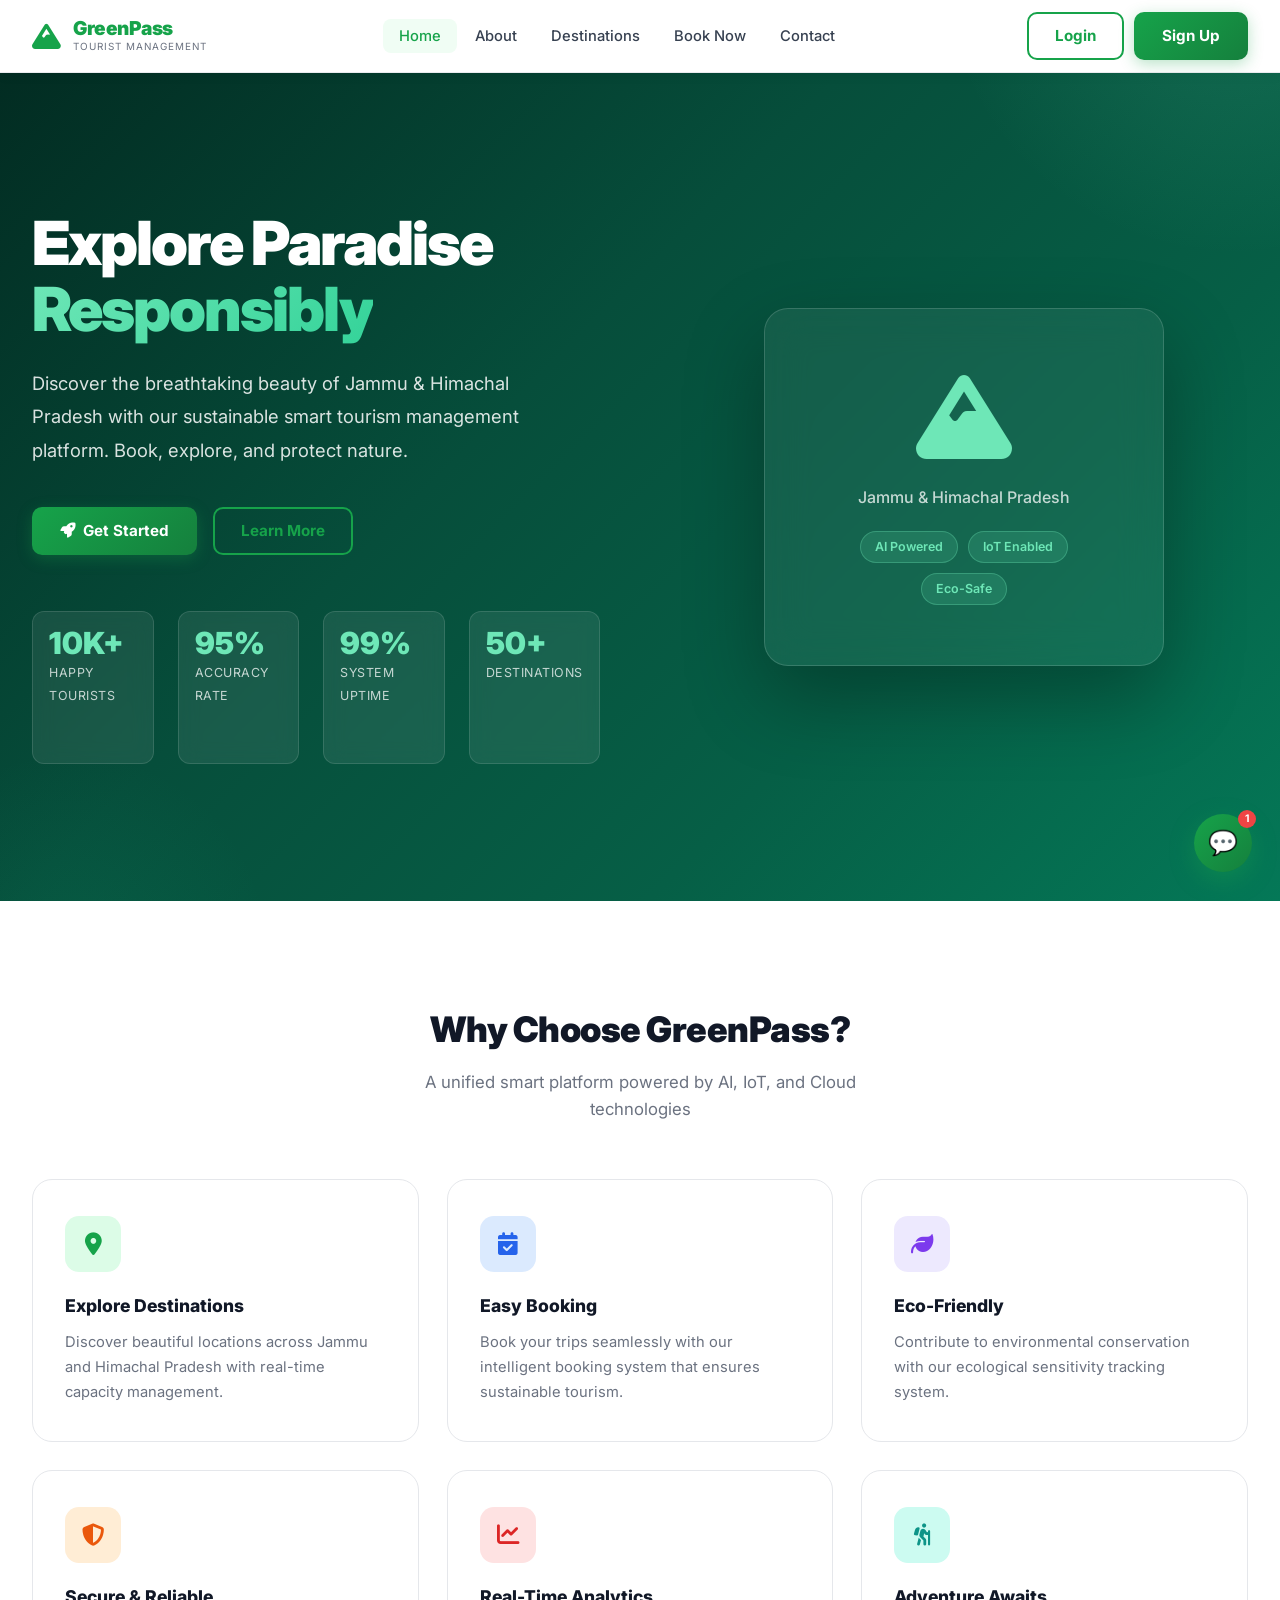
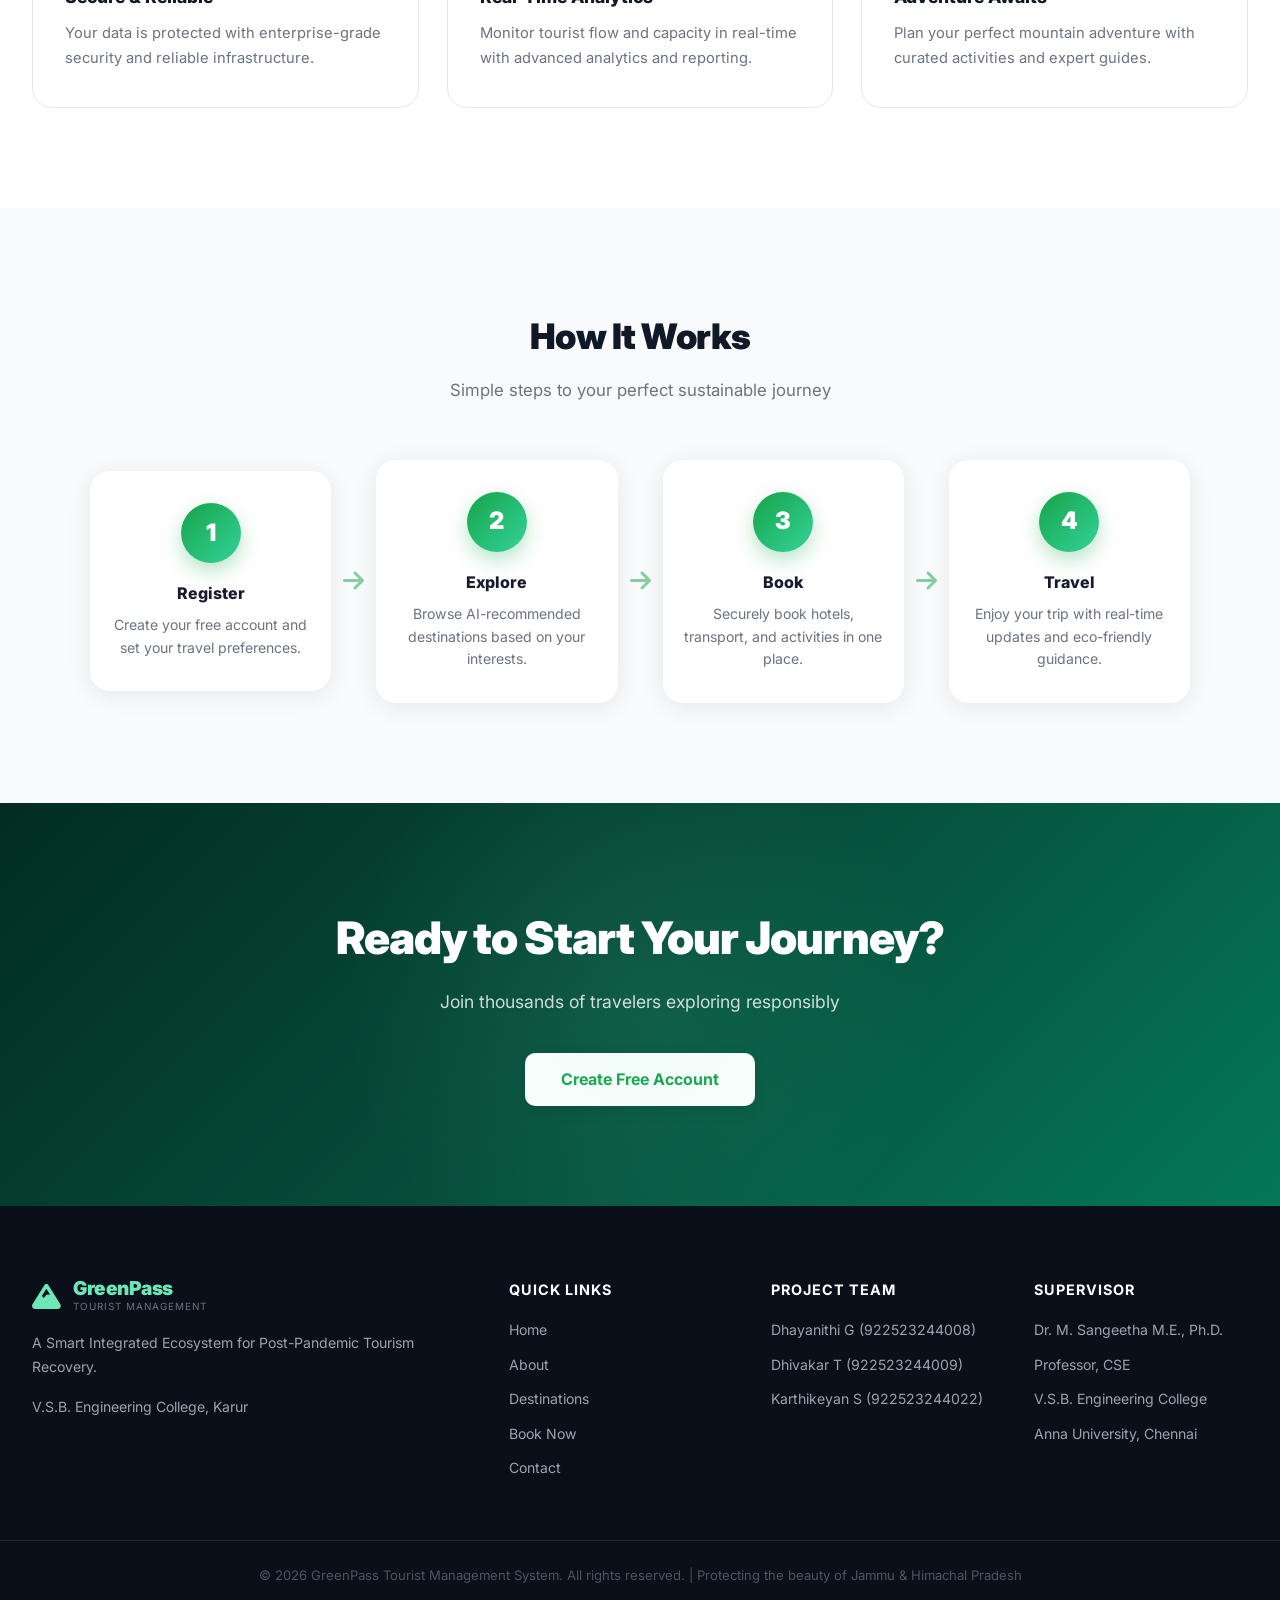
==== commit 3cecc9b6: "Add AI chatbot to all pages" ====
--- a/index.html
+++ b/index.html
@@ -195,5 +195,6 @@
   </footer>
 
   <script src="js/main.js"></script>
+<script src="js/chatbot.js"></script>
 </body>
 </html>
--- a/css/style.css
+++ b/css/style.css
@@ -298,3 +298,59 @@
   .team-grid{grid-template-columns:1fr}
   .booking-form-box,.auth-box{padding:28px 20px}
 }
+
+/* ===== PRICE TAG ===== */
+.price-tag {
+  display: inline-flex;
+  align-items: center;
+  gap: 4px;
+  background: var(--green-50);
+  border: 1.5px solid var(--green-light);
+  color: var(--green-dark);
+  padding: 6px 14px;
+  border-radius: 20px;
+  font-size: 1rem;
+  font-weight: 800;
+  margin-bottom: 12px;
+}
+.price-tag span { font-size: 0.75rem; font-weight: 500; color: var(--gray); }
+.price-tag.premium {
+  background: #fff7ed;
+  border-color: #fed7aa;
+  color: #c2410c;
+}
+.budget-btn { background: var(--green-50); border-color: var(--green); color: var(--green); }
+.budget-btn:hover, .budget-btn.active { background: var(--green); color: #fff; }
+
+/* ===== TAMIL NADU CARD COLORS ===== */
+.tn1 { background: linear-gradient(160deg, #064e3b 0%, #059669 100%); }
+.tn2 { background: linear-gradient(160deg, #1e1b4b 0%, #6d28d9 100%); }
+.tn3 { background: linear-gradient(160deg, #422006 0%, #d97706 100%); }
+.tn4 { background: linear-gradient(160deg, #052e16 0%, #16a34a 100%); }
+.tn5 { background: linear-gradient(160deg, #450a0a 0%, #b91c1c 100%); }
+.tn6 { background: linear-gradient(160deg, #0c4a6e 0%, #0284c7 100%); }
+.tn7 { background: linear-gradient(160deg, #4a1d96 0%, #7c3aed 100%); }
+.tn8 { background: linear-gradient(160deg, #7f1d1d 0%, #f97316 100%); }
+
+/* ===== AUTH ERROR ===== */
+.auth-error {
+  background: #fee2e2;
+  border: 1.5px solid #fca5a5;
+  color: #dc2626;
+  padding: 12px 16px;
+  border-radius: 8px;
+  font-size: 0.9rem;
+  font-weight: 500;
+  margin-bottom: 18px;
+}
+.nav-user {
+  display: flex;
+  align-items: center;
+  gap: 8px;
+  font-weight: 600;
+  color: var(--green);
+  font-size: 0.92rem;
+  padding: 8px 14px;
+  background: var(--green-50);
+  border-radius: 8px;
+}
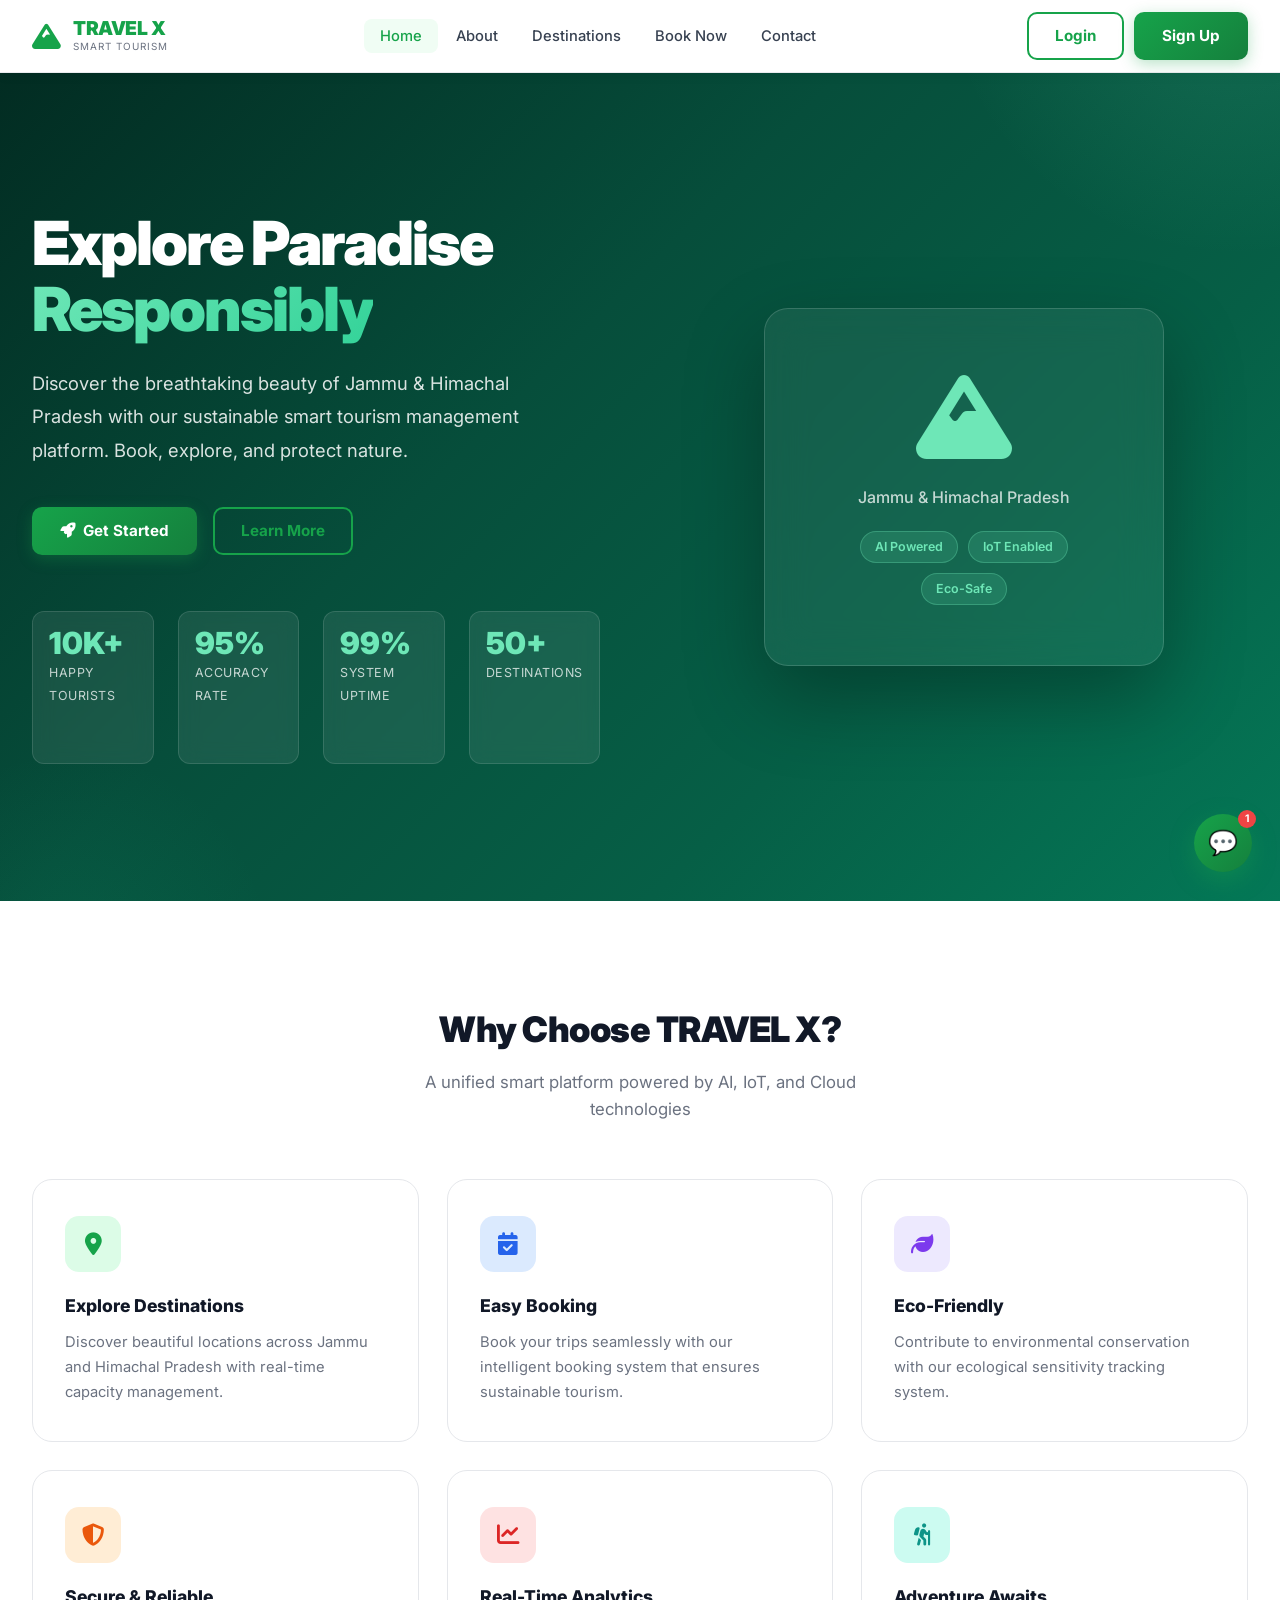
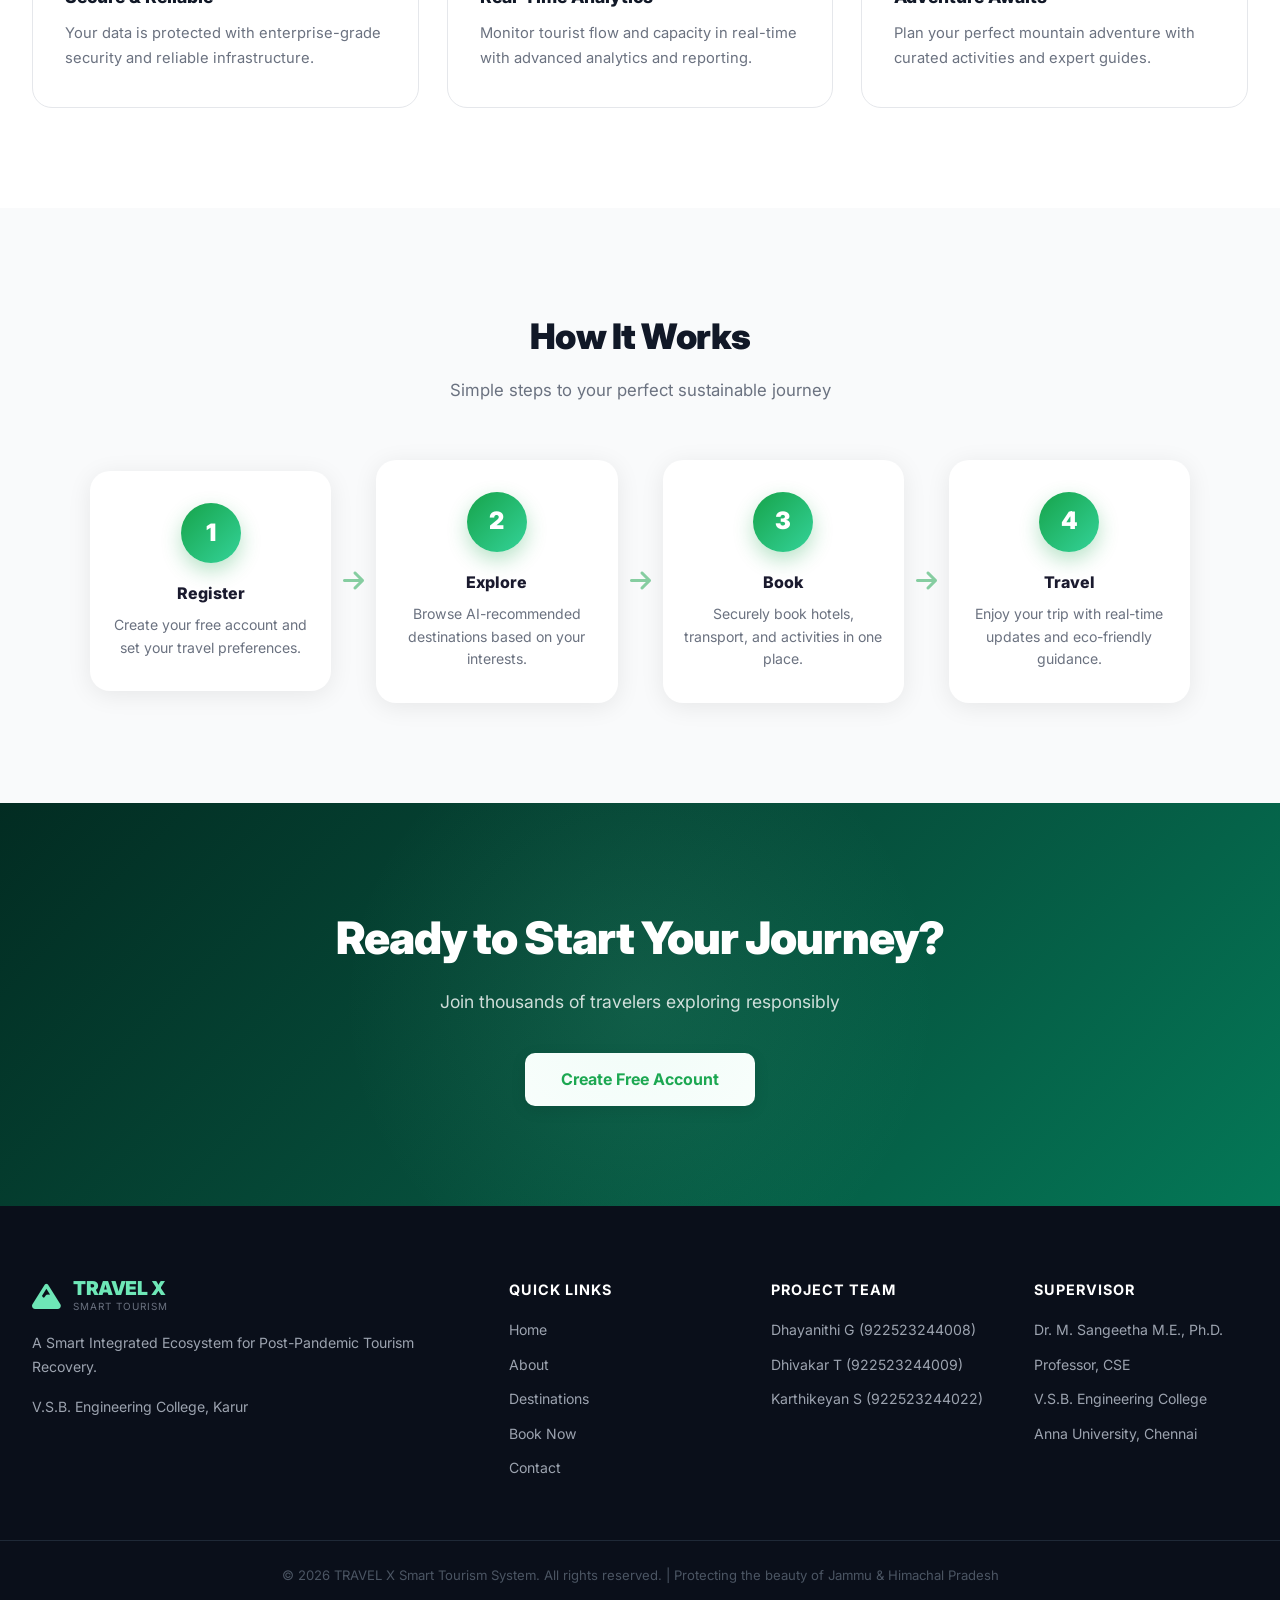
==== commit bd413948: "Rebrand: GreenPass -> TRAVEL X" ====
--- a/index.html
+++ b/index.html
@@ -3,7 +3,7 @@
 <head>
   <meta charset="UTF-8" />
   <meta name="viewport" content="width=device-width, initial-scale=1.0"/>
-  <title>GreenPass - Smart Tourism Ecosystem</title>
+  <title>TRAVEL X - Smart Tourism Ecosystem</title>
   <link rel="stylesheet" href="css/style.css" />
   <link rel="stylesheet" href="https://cdnjs.cloudflare.com/ajax/libs/font-awesome/6.5.0/css/all.min.css"/>
 </head>
@@ -15,8 +15,8 @@
       <div class="logo">
         <i class="fas fa-mountain"></i>
         <div>
-          <span class="logo-title">GreenPass</span>
-          <span class="logo-sub">Tourist Management</span>
+          <span class="logo-title">TRAVEL X</span>
+          <span class="logo-sub">Smart Tourism</span>
         </div>
       </div>
       <ul class="nav-links">
@@ -70,7 +70,7 @@
   <!-- Features Section -->
   <section class="features" id="features">
     <div class="section-header">
-      <h2>Why Choose GreenPass?</h2>
+      <h2>Why Choose TRAVEL X?</h2>
       <p>A unified smart platform powered by AI, IoT, and Cloud technologies</p>
     </div>
     <div class="features-grid">
@@ -154,8 +154,8 @@
         <div class="logo">
           <i class="fas fa-mountain"></i>
           <div>
-            <span class="logo-title">GreenPass</span>
-            <span class="logo-sub">Tourist Management</span>
+            <span class="logo-title">TRAVEL X</span>
+            <span class="logo-sub">Smart Tourism</span>
           </div>
         </div>
         <p>A Smart Integrated Ecosystem for Post-Pandemic Tourism Recovery.</p>
@@ -190,7 +190,7 @@
       </div>
     </div>
     <div class="footer-bottom">
-      <p>© 2026 GreenPass Tourist Management System. All rights reserved. | Protecting the beauty of Jammu & Himachal Pradesh</p>
+      <p>© 2026 TRAVEL X Smart Tourism System. All rights reserved. | Protecting the beauty of Jammu & Himachal Pradesh</p>
     </div>
   </footer>
 
@@ -198,3 +198,4 @@
 <script src="js/chatbot.js"></script>
 </body>
 </html>
+
--- a/css/style.css
+++ b/css/style.css
@@ -332,7 +332,23 @@
 .tn7 { background: linear-gradient(160deg, #4a1d96 0%, #7c3aed 100%); }
 .tn8 { background: linear-gradient(160deg, #7f1d1d 0%, #f97316 100%); }
 
-/* ===== AUTH ERROR ===== */
+/* ===== KERALA CARD COLORS ===== */
+.kl1 { background: linear-gradient(160deg, #064e3b 0%, #059669 100%); }
+.kl2 { background: linear-gradient(160deg, #14532d 0%, #22c55e 100%); }
+.kl3 { background: linear-gradient(160deg, #052e16 0%, #16a34a 100%); }
+.kl4 { background: linear-gradient(160deg, #0c4a6e 0%, #38bdf8 100%); }
+.kl5 { background: linear-gradient(160deg, #1a2e05 0%, #65a30d 100%); }
+.kl6 { background: linear-gradient(160deg, #431407 0%, #ea580c 100%); }
+.kl7 { background: linear-gradient(160deg, #0f172a 0%, #6366f1 100%); }
+.kl8 { background: linear-gradient(160deg, #042f2e 0%, #0d9488 100%); }
+
+/* ===== MORE TN CARD COLORS ===== */
+.tn-marina       { background: linear-gradient(160deg, #0c4a6e 0%, #0ea5e9 100%); }
+.tn-madurai      { background: linear-gradient(160deg, #4a1d96 0%, #a855f7 100%); }
+.tn-mahabalipuram{ background: linear-gradient(160deg, #78350f 0%, #f59e0b 100%); }
+.tn-yelagiri     { background: linear-gradient(160deg, #064e3b 0%, #34d399 100%); }
+.tn-thanjavur    { background: linear-gradient(160deg, #7f1d1d 0%, #ef4444 100%); }
+.tn-rameswaram2  { background: linear-gradient(160deg, #1e1b4b 0%, #818cf8 100%); }
 .auth-error {
   background: #fee2e2;
   border: 1.5px solid #fca5a5;
@@ -354,3 +370,4 @@
   background: var(--green-50);
   border-radius: 8px;
 }
+
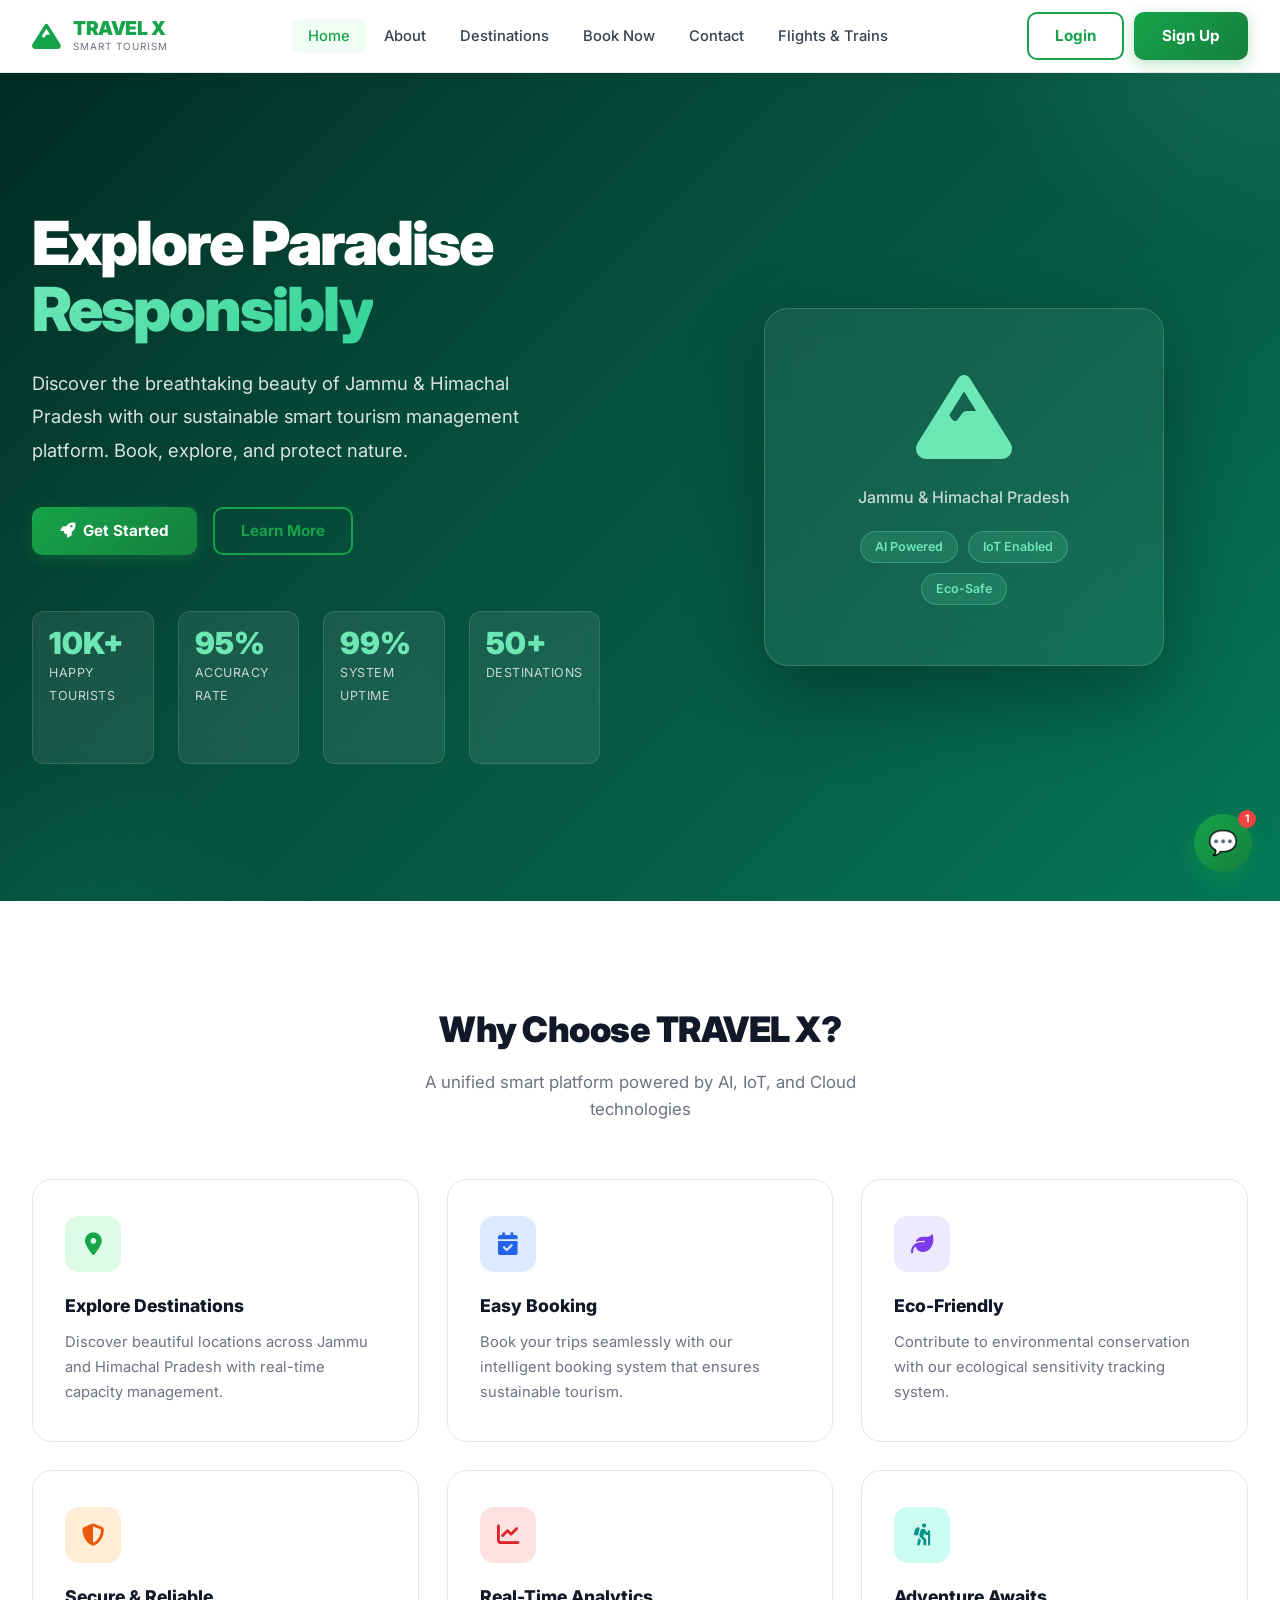
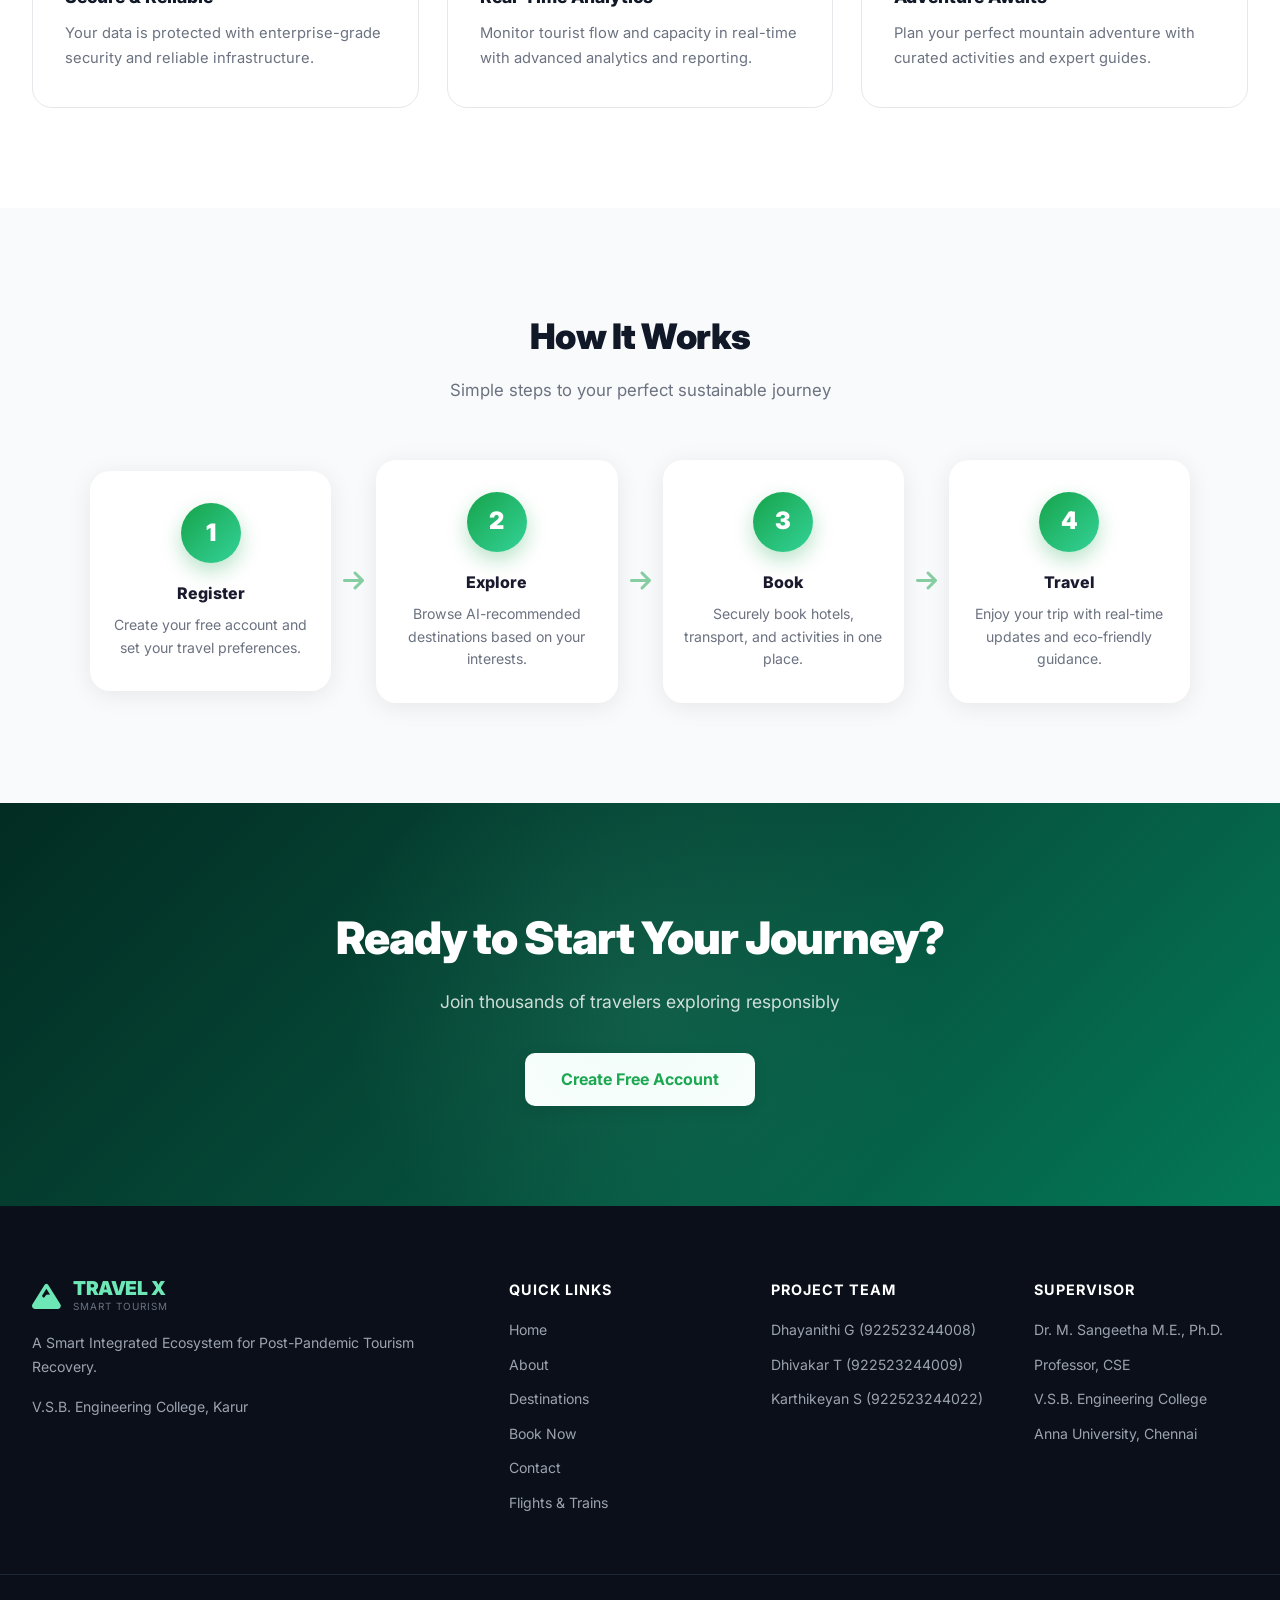
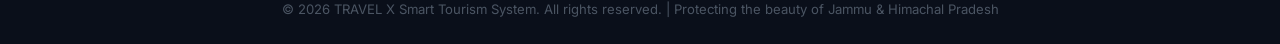
==== commit aeb7577e: "Add Flights & Trains search page with 25+ flights and 17 trains" ====
--- a/index.html
+++ b/index.html
@@ -24,7 +24,7 @@
         <li><a href="about.html">About</a></li>
         <li><a href="destinations.html">Destinations</a></li>
         <li><a href="booking.html">Book Now</a></li>
-        <li><a href="contact.html">Contact</a></li>
+        <li><a href="contact.html">Contact</a></li><li><a href="transport.html">Flights &amp; Trains</a></li>
       </ul>
       <div class="nav-buttons">
         <a href="login.html" class="btn-outline">Login</a>
@@ -168,7 +168,7 @@
           <li><a href="about.html">About</a></li>
           <li><a href="destinations.html">Destinations</a></li>
           <li><a href="booking.html">Book Now</a></li>
-          <li><a href="contact.html">Contact</a></li>
+          <li><a href="contact.html">Contact</a></li><li><a href="transport.html">Flights &amp; Trains</a></li>
         </ul>
       </div>
       <div class="footer-links">
@@ -199,3 +199,4 @@
 </body>
 </html>
 
+
